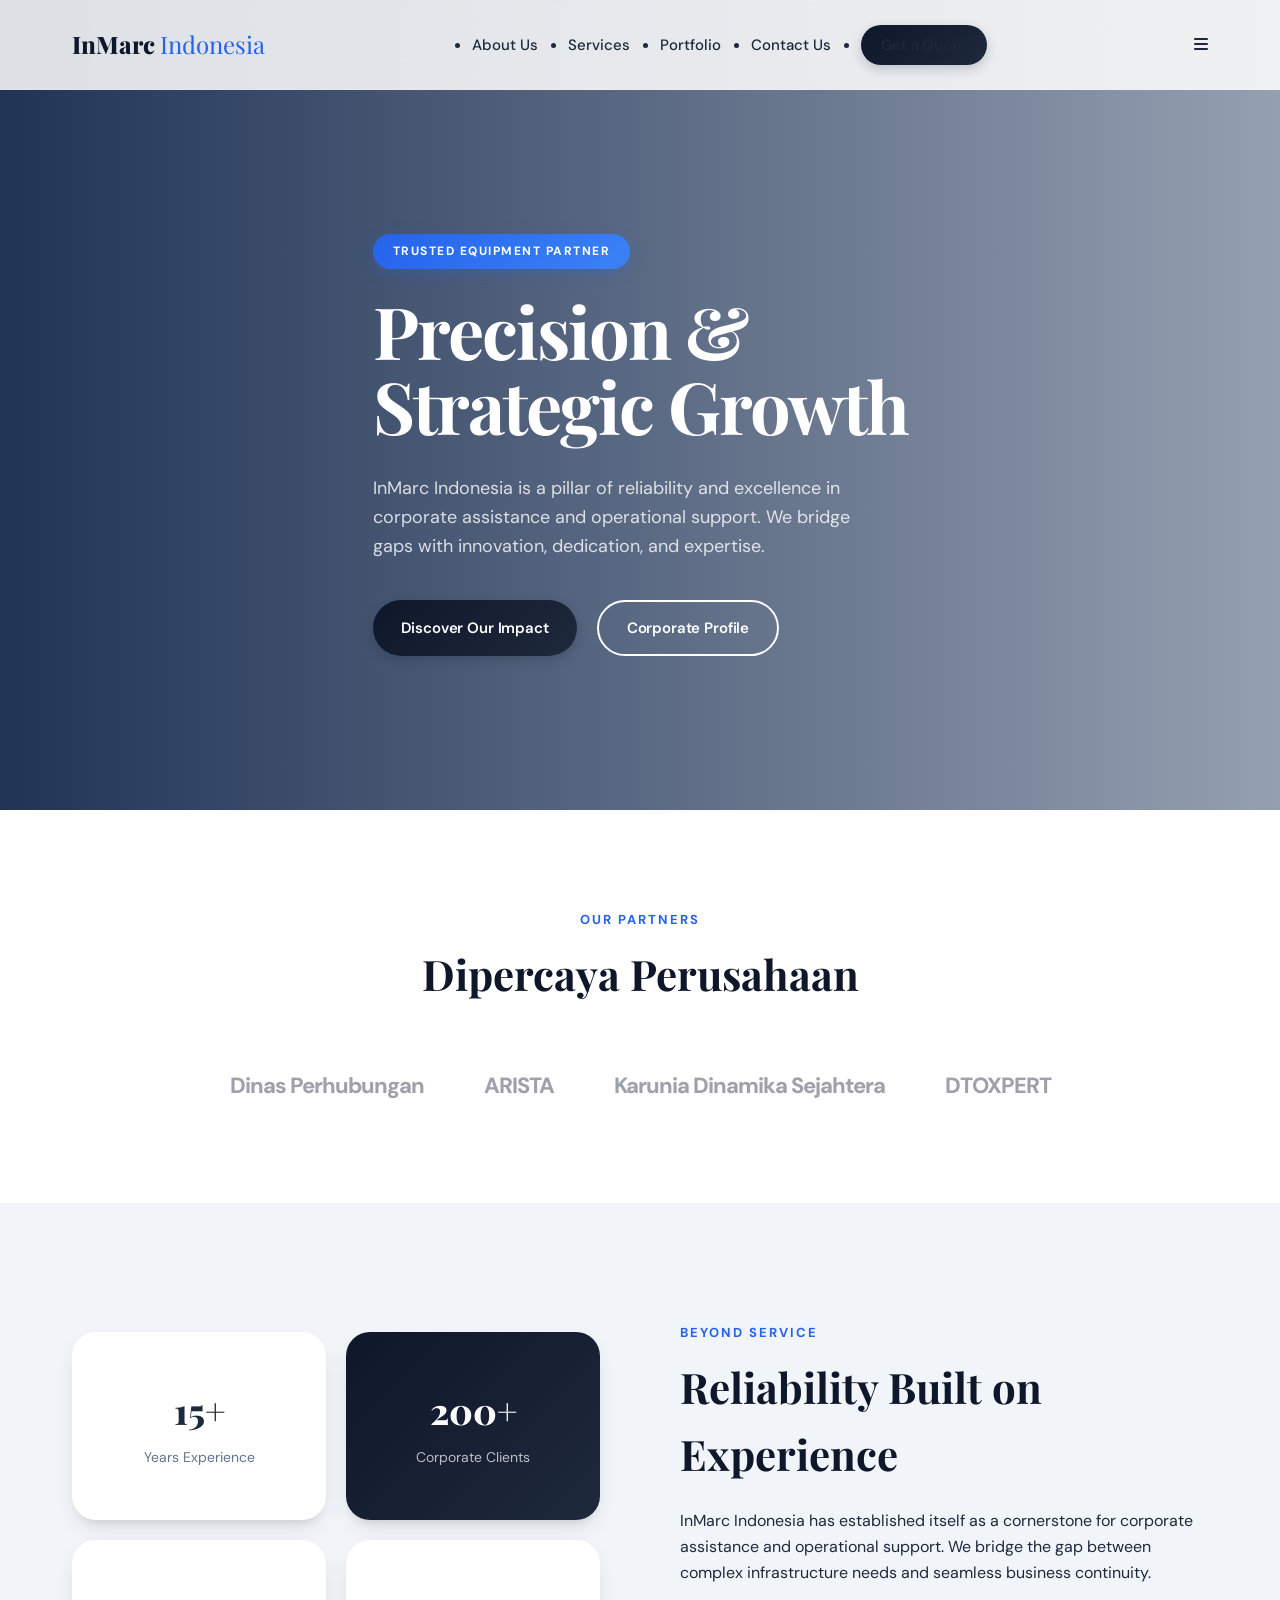
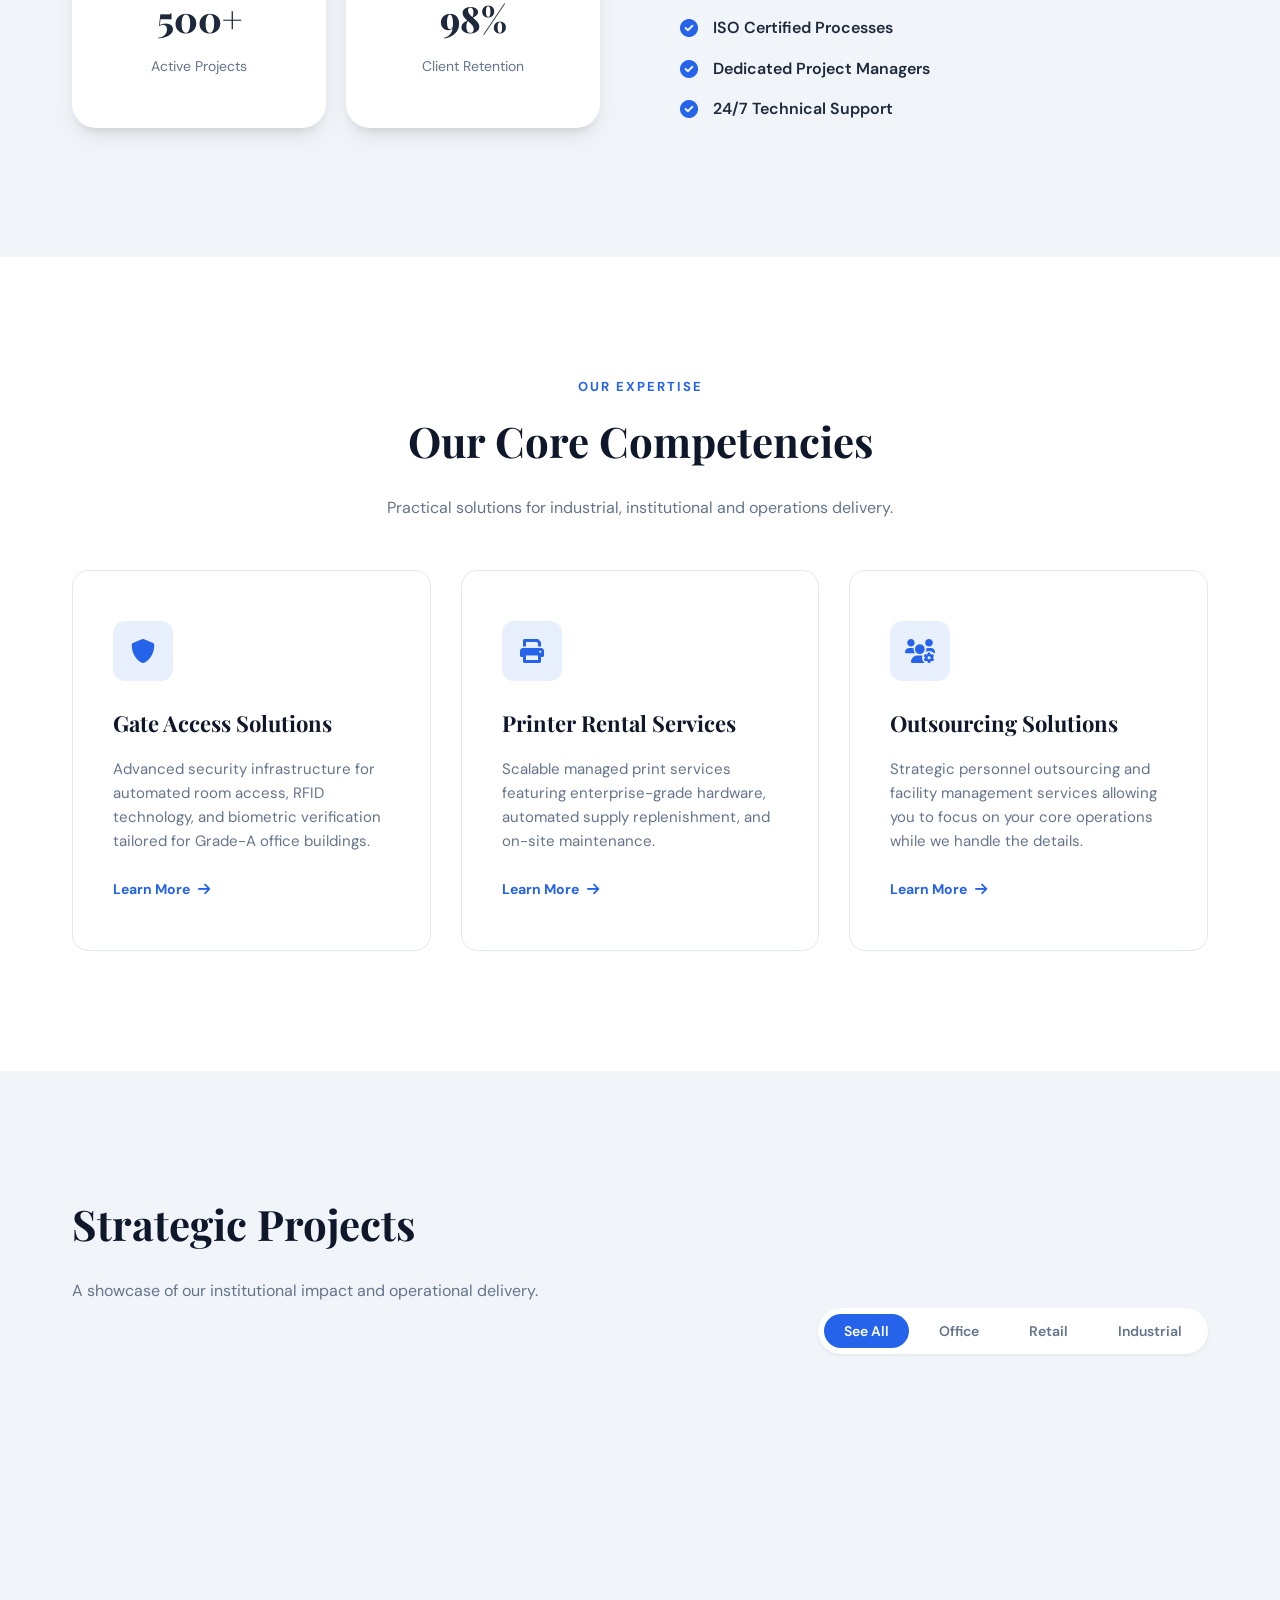
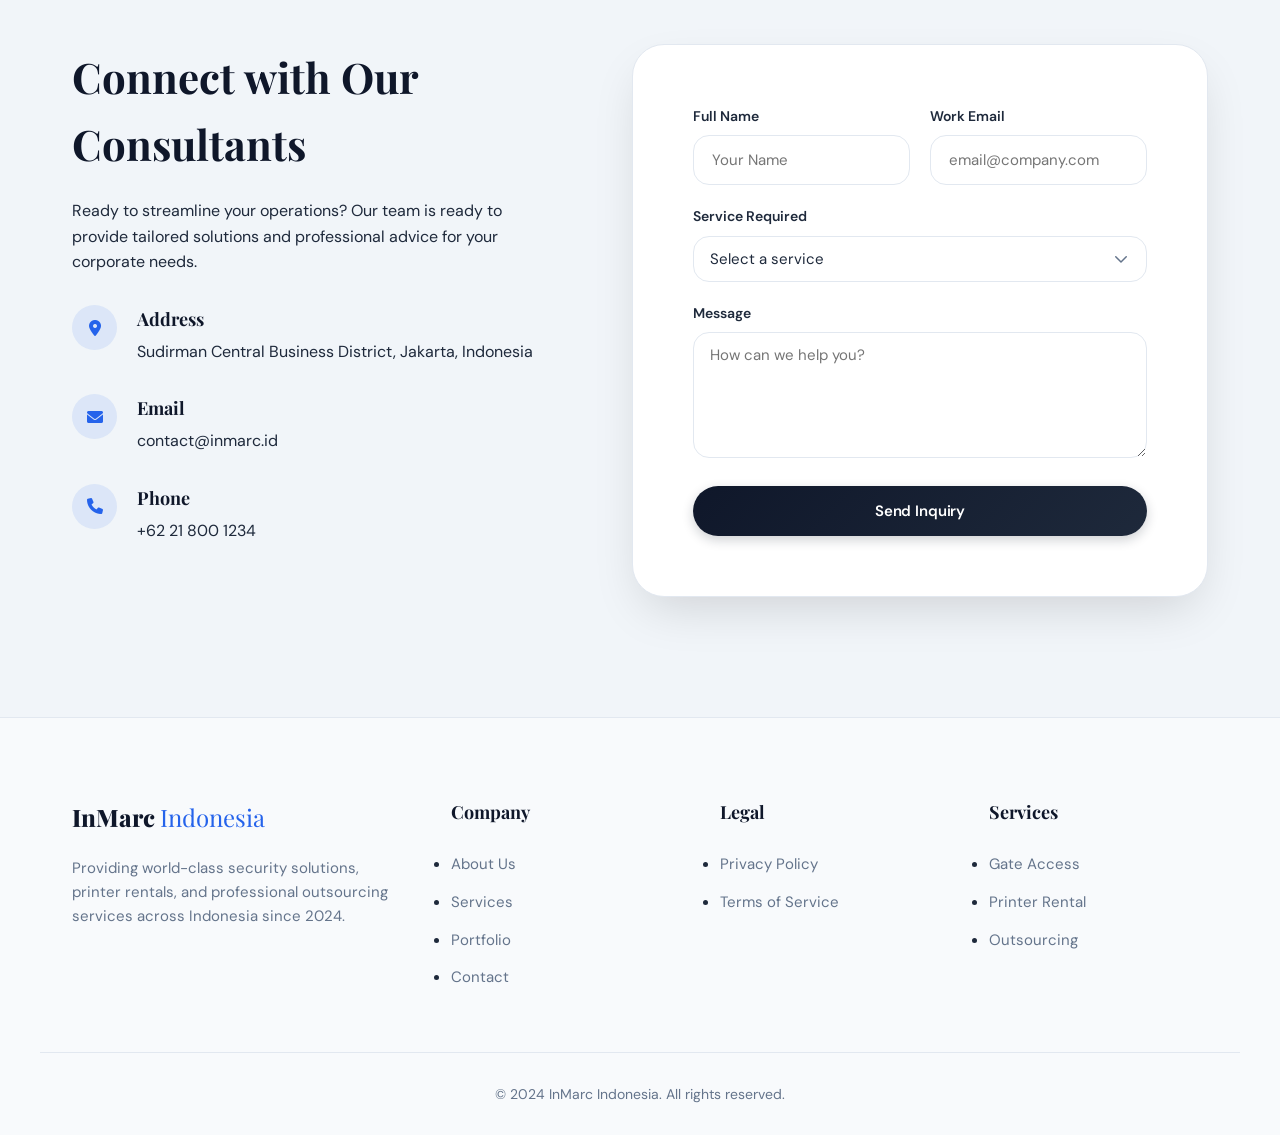
==== index.html @ 6aaa9ea4 "Initial commit: InMarc website foundation" ====
<!DOCTYPE html>
<html lang="en">
<head>
    <meta charset="UTF-8">
    <meta name="viewport" content="width=device-width, initial-scale=1.0">
    <title>InMarc Indonesia | Precision & Strategic Growth</title>
    <meta name="description" content="InMarc Indonesia provides world-class security solutions, printer rentals, and professional outsourcing services.">
    <link rel="stylesheet" href="css/variables.css">
    <link rel="stylesheet" href="css/public.css">
    <!-- Font Awesome for icons -->
    <link rel="stylesheet" href="https://cdnjs.cloudflare.com/ajax/libs/font-awesome/6.0.0/css/all.min.css">
</head>
<body>
    <!-- Navigation -->
    <nav class="navbar">
        <div class="container nav-container">
            <a href="/" class="logo">InMarc <span>Indonesia</span></a>
            <ul class="nav-links">
                <li><a href="#about">About Us</a></li>
                <li><a href="#services">Services</a></li>
                <li><a href="#portfolio">Portfolio</a></li>
                <li><a href="#contact">Contact Us</a></li>
                <li><a href="admin/login.html" class="btn btn-primary btn-sm">Get a Quote</a></li>
            </ul>
            <div class="mobile-menu-btn">
                <i class="fas fa-bars"></i>
            </div>
        </div>
    </nav>

    <!-- Hero Section -->
    <header class="hero">
        <div class="container">
            <div class="hero-content">
                <span class="badge">Trusted Equipment Partner</span>
                <h1>Precision & <br>Strategic Growth</h1>
                <p>InMarc Indonesia is a pillar of reliability and excellence in corporate assistance and operational support. We bridge gaps with innovation, dedication, and expertise.</p>
                <div class="hero-btns">
                    <a href="#portfolio" class="btn btn-primary">Discover Our Impact</a>
                    <a href="#contact" class="btn btn-outline">Corporate Profile</a>
                </div>
            </div>
        </div>
        <div class="hero-overlay"></div>
    </header>

    <!-- Trusted Clients -->
    <section class="clients reveal">
        <div class="container">
            <p class="section-subtitle">Our Partners</p>
            <h2 class="section-title">Dipercaya Perusahaan</h2>
            <div class="client-grid">
                <div class="client-logo">Dinas Perhubungan</div>
                <div class="client-logo">ARISTA</div>
                <div class="client-logo">Karunia Dinamika Sejahtera</div>
                <div class="client-logo">DTOXPERT</div>
            </div>
        </div>
    </section>

    <!-- About Section -->
    <section id="about" class="about reveal">
        <div class="container about-container">
            <div class="about-stats">
                <div class="stat-card">
                    <span class="stat-num">15+</span>
                    <span class="stat-label">Years Experience</span>
                </div>
                <div class="stat-card navy">
                    <span class="stat-num">200+</span>
                    <span class="stat-label">Corporate Clients</span>
                </div>
                <div class="stat-card">
                    <span class="stat-num">500+</span>
                    <span class="stat-label">Active Projects</span>
                </div>
                <div class="stat-card">
                    <span class="stat-num">98%</span>
                    <span class="stat-label">Client Retention</span>
                </div>
            </div>
            <div class="about-text">
                <p class="section-subtitle">Beyond Service</p>
                <h2 class="section-title">Reliability Built on Experience</h2>
                <p>InMarc Indonesia has established itself as a cornerstone for corporate assistance and operational support. We bridge the gap between complex infrastructure needs and seamless business continuity.</p>
                <ul class="check-list">
                    <li><i class="fas fa-check-circle"></i> ISO Certified Processes</li>
                    <li><i class="fas fa-check-circle"></i> Dedicated Project Managers</li>
                    <li><i class="fas fa-check-circle"></i> 24/7 Technical Support</li>
                </ul>
            </div>
        </div>
    </section>

    <!-- Core Competencies (Services) -->
    <section id="services" class="services reveal">
        <div class="container">
            <div class="text-center">
                <p class="section-subtitle">Our Expertise</p>
                <h2 class="section-title">Our Core Competencies</h2>
                <p class="section-desc">Practical solutions for industrial, institutional and operations delivery.</p>
            </div>
            <div class="service-grid">
                <div class="service-card">
                    <div class="service-icon"><i class="fas fa-shield-alt"></i></div>
                    <h3>Gate Access Solutions</h3>
                    <p>Advanced security infrastructure for automated room access, RFID technology, and biometric verification tailored for Grade-A office buildings.</p>
                    <a href="#contact" class="learn-more">Learn More <i class="fas fa-arrow-right"></i></a>
                </div>
                <div class="service-card">
                    <div class="service-icon"><i class="fas fa-print"></i></div>
                    <h3>Printer Rental Services</h3>
                    <p>Scalable managed print services featuring enterprise-grade hardware, automated supply replenishment, and on-site maintenance.</p>
                    <a href="#contact" class="learn-more">Learn More <i class="fas fa-arrow-right"></i></a>
                </div>
                <div class="service-card">
                    <div class="service-icon"><i class="fas fa-users-cog"></i></div>
                    <h3>Outsourcing Solutions</h3>
                    <p>Strategic personnel outsourcing and facility management services allowing you to focus on your core operations while we handle the details.</p>
                    <a href="#contact" class="learn-more">Learn More <i class="fas fa-arrow-right"></i></a>
                </div>
            </div>
        </div>
    </section>

    <!-- Strategic Projects (Portfolio) -->
    <section id="portfolio" class="portfolio reveal">
        <div class="container">
            <div class="portfolio-header">
                <div>
                    <h2 class="section-title">Strategic Projects</h2>
                    <p class="section-desc">A showcase of our institutional impact and operational delivery.</p>
                </div>
                <div class="portfolio-filters" id="portfolio-filters">
                    <button class="filter-btn active" data-filter="all">See All</button>
                    <button class="filter-btn" data-filter="Office">Office</button>
                    <button class="filter-btn" data-filter="Retail">Retail</button>
                    <button class="filter-btn" data-filter="Industrial">Industrial</button>
                </div>
            </div>
            <div class="portfolio-grid" id="portfolio-grid">
                <!-- Projects will be rendered here by JS -->
            </div>
        </div>
    </section>

    <!-- Contact Form Section -->
    <section id="contact" class="contact reveal">
        <div class="container contact-container">
            <div class="contact-info">
                <h2 class="section-title">Connect with Our Consultants</h2>
                <p>Ready to streamline your operations? Our team is ready to provide tailored solutions and professional advice for your corporate needs.</p>
                <div class="info-item">
                    <div class="icon"><i class="fas fa-map-marker-alt"></i></div>
                    <div>
                        <h4>Address</h4>
                        <p>Sudirman Central Business District, Jakarta, Indonesia</p>
                    </div>
                </div>
                <div class="info-item">
                    <div class="icon"><i class="fas fa-envelope"></i></div>
                    <div>
                        <h4>Email</h4>
                        <p>contact@inmarc.id</p>
                    </div>
                </div>
                <div class="info-item">
                    <div class="icon"><i class="fas fa-phone"></i></div>
                    <div>
                        <h4>Phone</h4>
                        <p>+62 21 800 1234</p>
                    </div>
                </div>
            </div>
            <div class="contact-form-wrapper">
                <form id="contact-form" class="contact-form">
                    <div class="form-row">
                        <div class="form-group">
                            <label>Full Name</label>
                            <input type="text" name="fullName" placeholder="Your Name" required>
                        </div>
                        <div class="form-group">
                            <label>Work Email</label>
                            <input type="email" name="workEmail" placeholder="email@company.com" required>
                        </div>
                    </div>
                    <div class="form-group">
                        <label>Service Required</label>
                        <select name="serviceRequired" required>
                            <option value="">Select a service</option>
                            <option value="Gate Access">Gate Access Solutions</option>
                            <option value="Printer Rental">Printer Rental Services</option>
                            <option value="Outsourcing">Outsourcing Solutions</option>
                        </select>
                    </div>
                    <div class="form-group">
                        <label>Message</label>
                        <textarea name="message" rows="5" placeholder="How can we help you?" required></textarea>
                    </div>
                    <button type="submit" class="btn btn-primary btn-block">Send Inquiry</button>
                    <div id="form-status" class="form-status"></div>
                </form>
            </div>
        </div>
    </section>

    <!-- Footer -->
    <footer class="footer">
        <div class="container footer-content">
            <div class="footer-brand">
                <a href="/" class="logo">InMarc <span>Indonesia</span></a>
                <p>Providing world-class security solutions, printer rentals, and professional outsourcing services across Indonesia since 2024.</p>
            </div>
            <div class="footer-links">
                <h4>Company</h4>
                <ul>
                    <li><a href="#about">About Us</a></li>
                    <li><a href="#services">Services</a></li>
                    <li><a href="#portfolio">Portfolio</a></li>
                    <li><a href="#contact">Contact</a></li>
                </ul>
            </div>
            <div class="footer-links">
                <h4>Legal</h4>
                <ul>
                    <li><a href="#">Privacy Policy</a></li>
                    <li><a href="#">Terms of Service</a></li>
                </ul>
            </div>
            <div class="footer-links">
                <h4>Services</h4>
                <ul>
                    <li><a href="#">Gate Access</a></li>
                    <li><a href="#">Printer Rental</a></li>
                    <li><a href="#">Outsourcing</a></li>
                </ul>
            </div>
        </div>
        <div class="container footer-bottom">
            <p>&copy; 2024 InMarc Indonesia. All rights reserved.</p>
        </div>
    </footer>

    <script type="module" src="js/public.js"></script>
</body>
</html>
---- css/variables.css ----
@import url('https://fonts.googleapis.com/css2?family=DM+Sans:ital,opsz,wght@0,9..40,100..1000;1,9..40,100..1000&family=Playfair+Display:ital,wght@0,400..900;1,400..900&display=swap');

:root {
    /* Refined Color Palette */
    --primary-navy: #0F172A;
    --primary-blue: #2563EB;
    --accent-blue: #60A5FA;
    --bg-light: #F1F5F9;
    --bg-white: #FFFFFF;
    --text-dark: #1E293B;
    --text-muted: #64748B;
    --border-color: #E2E8F0;
    --success: #10B981;
    --danger: #EF4444;
    --warning: #F59E0B;
    
    /* Gradients */
    --grad-navy: linear-gradient(135deg, #0F172A 0%, #1E293B 100%);
    --grad-blue: linear-gradient(135deg, #2563EB 0%, #3B82F6 100%);

    /* Typography */
    --font-main: 'DM Sans', sans-serif;
    --font-heading: 'Playfair Display', serif;

    /* Spacing & Effects */
    --section-padding: 120px 0;
    --container-width: 1200px;
    --border-radius: 16px;
    --shadow-sm: 0 2px 4px rgba(0,0,0,0.05);
    --shadow-md: 0 10px 25px -5px rgba(0,0,0,0.1), 0 8px 10px -6px rgba(0,0,0,0.1);
    --shadow-lg: 0 20px 50px -12px rgba(0, 0, 0, 0.15);
    --transition: all 0.4s cubic-bezier(0.23, 1, 0.32, 1);
}

/* Global Animations */
@keyframes fadeInUp {
    from {
        opacity: 0;
        transform: translateY(30px);
    }
    to {
        opacity: 1;
        transform: translateY(0);
    }
}

@keyframes fadeIn {
    from { opacity: 0; }
    to { opacity: 1; }
}

@keyframes pulse {
    0% { transform: scale(1); }
    50% { transform: scale(1.05); }
    100% { transform: scale(1); }
}

.reveal {
    opacity: 0;
    transform: translateY(30px);
    transition: all 1s cubic-bezier(0.23, 1, 0.32, 1);
}

.reveal-active {
    opacity: 1 !important;
    transform: translateY(0) !important;
}

.fade-in {
    animation: fadeIn 1s ease forwards;
}

* {
    margin: 0;
    padding: 0;
    box-sizing: border-box;
}

body {
    font-family: var(--font-main);
    color: var(--text-dark);
    background-color: var(--bg-light);
    line-height: 1.6;
    -webkit-font-smoothing: antialiased;
}

h1, h2, h3, h4, h5, h6 {
    font-family: var(--font-heading);
    color: var(--primary-navy);
    font-weight: 700;
}

a {
    text-decoration: none;
    color: inherit;
    transition: var(--transition);
}

button, input, select, textarea {
    font-family: inherit;
}

button {
    cursor: pointer;
    border: none;
    outline: none;
    transition: var(--transition);
}

.container {
    max-width: var(--container-width);
    margin: 0 auto;
    padding: 0 32px;
}

/* Premium Button System */
.btn {
    display: inline-flex;
    align-items: center;
    justify-content: center;
    gap: 8px;
    padding: 14px 28px;
    border-radius: 100px;
    font-weight: 600;
    font-size: 15px;
    letter-spacing: -0.01em;
}

.btn-primary {
    background: var(--grad-navy);
    color: white;
    box-shadow: 0 4px 12px rgba(15, 23, 42, 0.2);
}

.btn-primary:hover {
    transform: translateY(-2px);
    box-shadow: 0 8px 20px rgba(15, 23, 42, 0.3);
}

.btn-outline {
    background: transparent;
    border: 2px solid var(--primary-navy);
    color: var(--primary-navy);
}

.btn-outline:hover {
    background: var(--primary-navy);
    color: white;
}

.btn-sm {
    padding: 10px 20px;
    font-size: 13px;
}

/* Input Styling */
.form-group {
    margin-bottom: 24px;
}

label {
    display: block;
    font-size: 14px;
    font-weight: 600;
    margin-bottom: 8px;
    color: var(--text-dark);
}

input[type="text"],
input[type="email"],
input[type="password"],
input[type="url"],
input[type="date"],
select,
textarea {
    width: 100%;
    padding: 14px 18px;
    border: 1px solid var(--border-color);
    border-radius: var(--border-radius);
    background: var(--bg-white);
    font-size: 15px;
    color: var(--text-dark);
    transition: var(--transition);
    appearance: none;
}

input:focus, select:focus, textarea:focus {
    border-color: var(--primary-blue);
    outline: none;
    box-shadow: 0 0 0 4px rgba(37, 99, 235, 0.1);
    transform: translateY(-1px);
}

select {
    background-image: url("data:image/svg+xml,%3Csvg xmlns='http://www.w3.org/2000/svg' fill='none' viewBox='0 0 24 24' stroke='%2364748B'%3E%3Cpath stroke-linecap='round' stroke-linejoin='round' stroke-width='2' d='M19 9l-7 7-7-7'%3E%3C/path%3E%3C/svg%3E");
    background-repeat: no-repeat;
    background-position: right 16px center;
    background-size: 18px;
    padding-right: 48px;
}
---- css/public.css ----
/* Navigation */
.navbar {
    position: fixed;
    top: 0;
    left: 0;
    width: 100%;
    background: rgba(255, 255, 255, 0.85);
    backdrop-filter: blur(20px);
    -webkit-backdrop-filter: blur(20px);
    z-index: 1000;
    border-bottom: 1px solid rgba(255, 255, 255, 0.1);
    height: 90px;
    display: flex;
    align-items: center;
}

.nav-container {
    display: flex;
    justify-content: space-between;
    align-items: center;
    width: 100%;
}

.logo {
    font-size: 24px;
    font-weight: 800;
    font-family: var(--font-heading);
    color: var(--primary-navy);
}

.logo span {
    font-weight: 300;
    color: var(--primary-blue);
}

.nav-links {
    display: flex;
    gap: 30px;
    align-items: center;
}

.nav-links a {
    font-weight: 500;
    font-size: 15px;
    color: var(--text-dark);
}

.nav-links a:hover {
    color: var(--primary-blue);
}

.btn-sm {
    padding: 8px 20px;
    font-size: 14px;
}

/* Hero Section */
.hero {
    height: 90vh;
    min-height: 600px;
    background: url('https://images.unsplash.com/photo-1497366216548-37526070297c?auto=format&fit=crop&q=80&w=1920') no-repeat center center/cover;
    display: flex;
    align-items: center;
    position: relative;
    padding-top: 80px;
    color: white;
}

.hero-overlay {
    position: absolute;
    top: 0;
    left: 0;
    width: 100%;
    height: 100%;
    background: linear-gradient(to right, rgba(10, 31, 68, 0.9), rgba(10, 31, 68, 0.4));
    z-index: 1;
}

.hero .container {
    position: relative;
    z-index: 2;
}

.hero-content {
    max-width: 650px;
}

.badge {
    display: inline-block;
    background: var(--grad-blue);
    color: white;
    padding: 8px 20px;
    border-radius: 100px;
    font-size: 12px;
    font-weight: 700;
    text-transform: uppercase;
    letter-spacing: 1.5px;
    margin-bottom: 24px;
    box-shadow: 0 4px 15px rgba(37, 99, 235, 0.3);
}

.hero h1 {
    font-size: 72px;
    line-height: 1.05;
    margin-bottom: 30px;
    color: white;
    letter-spacing: -2px;
}

.hero p {
    font-size: 18px;
    color: rgba(255, 255, 255, 0.8);
    margin-bottom: 40px;
    max-width: 500px;
}

.hero-btns {
    display: flex;
    gap: 20px;
}

.hero .btn-outline {
    border-color: white;
    color: white;
}

.hero .btn-outline:hover {
    background: white;
    color: var(--primary-navy);
}

/* Common Section Styles */
section {
    padding: var(--section-padding);
}

.section-subtitle {
    color: var(--primary-blue);
    font-weight: 700;
    text-transform: uppercase;
    letter-spacing: 2px;
    font-size: 13px;
    margin-bottom: 10px;
    display: block;
}

.section-title {
    font-size: 42px;
    margin-bottom: 20px;
}

.section-desc {
    color: var(--text-muted);
    max-width: 600px;
    margin-bottom: 50px;
}

.text-center {
    text-align: center;
}

.text-center .section-desc {
    margin-left: auto;
    margin-right: auto;
}

/* Clients */
.clients {
    background: white;
    padding: 100px 0;
    text-align: center;
}

.client-grid {
    display: flex;
    justify-content: center;
    flex-wrap: wrap;
    align-items: center;
    gap: 60px;
    margin-top: 60px;
}

.client-logo {
    font-weight: 800;
    font-size: 22px;
    color: var(--primary-navy);
    letter-spacing: -1px;
    opacity: 0.4;
    transition: var(--transition);
    cursor: pointer;
}

.client-logo:hover {
    opacity: 1;
    transform: scale(1.1);
    color: var(--primary-blue);
}

/* About */
.about-container {
    display: grid;
    grid-template-columns: 1fr 1fr;
    gap: 80px;
    align-items: center;
}

.about-stats {
    display: grid;
    grid-template-columns: 1fr 1fr;
    gap: 20px;
}

.stat-card {
    background: white;
    padding: 50px 40px;
    border-radius: 24px;
    box-shadow: var(--shadow-md);
    text-align: center;
    transition: var(--transition);
}

.stat-card:hover {
    transform: translateY(-10px);
}

.stat-card.navy {
    background: var(--grad-navy);
    color: white;
}

.stat-card.navy .stat-label {
    color: rgba(255, 255, 255, 0.7);
}

.stat-num {
    display: block;
    font-size: 36px;
    font-weight: 800;
    font-family: var(--font-heading);
    margin-bottom: 5px;
}

.stat-label {
    font-size: 14px;
    color: var(--text-muted);
}

.check-list {
    margin-top: 30px;
}

.check-list li {
    display: flex;
    align-items: center;
    gap: 15px;
    margin-bottom: 15px;
    font-weight: 600;
}

.check-list i {
    color: var(--primary-blue);
    font-size: 18px;
}

/* Services */
.services {
    background: white;
}

.service-grid {
    display: grid;
    grid-template-columns: repeat(3, 1fr);
    gap: 30px;
}

.service-card {
    padding: 50px 40px;
    border: 1px solid var(--border-color);
    border-radius: var(--border-radius);
    transition: var(--transition);
}

.service-card:hover {
    border-color: var(--primary-blue);
    box-shadow: var(--shadow-md);
    transform: translateY(-5px);
}

.service-icon {
    width: 60px;
    height: 60px;
    background: rgba(37, 99, 235, 0.1);
    color: var(--primary-blue);
    border-radius: 12px;
    display: flex;
    align-items: center;
    justify-content: center;
    font-size: 24px;
    margin-bottom: 25px;
}

.service-card h3 {
    margin-bottom: 15px;
    font-size: 22px;
}

.service-card p {
    color: var(--text-muted);
    margin-bottom: 25px;
    font-size: 15px;
}

.learn-more {
    font-weight: 700;
    color: var(--primary-blue);
    display: flex;
    align-items: center;
    gap: 8px;
    font-size: 14px;
}

/* Portfolio */
.portfolio {
    background: var(--bg-light);
}

.portfolio-header {
    display: flex;
    justify-content: space-between;
    align-items: flex-end;
    margin-bottom: 50px;
}

.portfolio-filters {
    display: flex;
    gap: 10px;
    background: white;
    padding: 6px;
    border-radius: 100px;
    box-shadow: var(--shadow-sm);
}

.filter-btn {
    padding: 8px 20px;
    border-radius: 100px;
    background: transparent;
    font-size: 14px;
    font-weight: 600;
    color: var(--text-muted);
}

.filter-btn.active {
    background: var(--primary-blue);
    color: white;
}

.portfolio-grid {
    display: grid;
    grid-template-columns: repeat(2, 1fr);
    gap: 30px;
}

.project-card {
    position: relative;
    border-radius: 24px;
    overflow: hidden;
    height: 450px;
    box-shadow: var(--shadow-md);
    transition: var(--transition);
    background: #000;
}

.project-img {
    width: 100%;
    height: 100%;
    object-fit: cover;
    transition: all 0.8s cubic-bezier(0.23, 1, 0.32, 1);
    opacity: 0.85;
}

.project-overlay {
    position: absolute;
    bottom: 0;
    left: 0;
    width: 100%;
    padding: 50px;
    background: linear-gradient(to top, rgba(15, 23, 42, 0.95) 0%, rgba(15, 23, 42, 0.4) 50%, transparent 100%);
    color: white;
    transform: translateY(10px);
    opacity: 1;
    transition: var(--transition);
    display: flex;
    flex-direction: column;
    justify-content: flex-end;
}

.project-card:hover {
    transform: translateY(-8px);
    box-shadow: var(--shadow-lg);
}

.project-card:hover .project-img {
    transform: scale(1.1);
    opacity: 0.6;
}

.project-card:hover .project-overlay {
    transform: translateY(0);
}

.project-cat {
    font-size: 13px;
    text-transform: uppercase;
    font-weight: 700;
    letter-spacing: 2px;
    margin-bottom: 12px;
    display: block;
    color: var(--accent-blue);
    text-shadow: 0 2px 4px rgba(0,0,0,0.3);
}

.project-title {
    font-size: 32px;
    font-family: var(--font-heading);
    margin-bottom: 10px;
    line-height: 1.2;
    text-shadow: 0 2px 10px rgba(0,0,0,0.5);
}

.project-client {
    font-size: 15px;
    opacity: 0.9;
    font-weight: 500;
}

/* Contact */
.contact-container {
    display: grid;
    grid-template-columns: 1fr 1.2fr;
    gap: 80px;
    align-items: start;
}

.info-item {
    display: flex;
    gap: 20px;
    margin-top: 30px;
}

.info-item .icon {
    width: 45px;
    height: 45px;
    background: rgba(37, 99, 235, 0.1);
    color: var(--primary-blue);
    border-radius: 50%;
    display: flex;
    align-items: center;
    justify-content: center;
    flex-shrink: 0;
}

.info-item h4 {
    margin-bottom: 5px;
    font-size: 18px;
}

.contact-form-wrapper {
    background: white;
    padding: 60px;
    border-radius: 32px;
    box-shadow: var(--shadow-lg);
    border: 1px solid var(--border-color);
}

.form-group {
    margin-bottom: 20px;
}

.form-row {
    display: grid;
    grid-template-columns: 1fr 1fr;
    gap: 20px;
}

label {
    display: block;
    font-size: 14px;
    font-weight: 600;
    margin-bottom: 8px;
    color: var(--text-dark);
}

input, select, textarea {
    width: 100%;
    padding: 12px 16px;
    border: 1px solid var(--border-color);
    border-radius: var(--border-radius);
    font-family: var(--font-main);
    font-size: 15px;
    transition: var(--transition);
}

input:focus, select:focus, textarea:focus {
    border-color: var(--primary-blue);
    outline: none;
    box-shadow: 0 0 0 3px rgba(37, 99, 235, 0.1);
}

.btn-block {
    width: 100%;
    padding: 15px;
}

.form-status {
    margin-top: 20px;
    padding: 10px;
    border-radius: var(--border-radius);
    text-align: center;
    display: none;
}

.form-status.success {
    display: block;
    background: #DCFCE7;
    color: #166534;
}

/* Footer */
.footer {
    background: #F8FAFC;
    padding: 80px 0 30px;
    border-top: 1px solid var(--border-color);
}

.footer-content {
    display: grid;
    grid-template-columns: 1.5fr 1fr 1fr 1fr;
    gap: 50px;
    margin-bottom: 50px;
}

.footer-brand p {
    margin-top: 20px;
    color: var(--text-muted);
    font-size: 15px;
}

.footer-links h4 {
    font-size: 18px;
    margin-bottom: 25px;
}

.footer-links ul li {
    margin-bottom: 12px;
}

.footer-links ul li a {
    color: var(--text-muted);
    font-size: 15px;
}

.footer-links ul li a:hover {
    color: var(--primary-blue);
}

.footer-bottom {
    padding-top: 30px;
    border-top: 1px solid var(--border-color);
    text-align: center;
    color: var(--text-muted);
    font-size: 14px;
}

/* Mobile Responsive */
@media (max-width: 992px) {
    .about-container, .contact-container, .footer-content {
        grid-template-columns: 1fr;
        gap: 50px;
    }
    
    .hero h1 {
        font-size: 48px;
    }
    
    .service-grid {
        grid-template-columns: 1fr 1fr;
    }
    
    .portfolio-grid {
        grid-template-columns: 1fr;
    }
}

@media (max-width: 768px) {
    .nav-links {
        display: none;
    }
    
    .service-grid {
        grid-template-columns: 1fr;
    }
    
    .form-row {
        grid-template-columns: 1fr;
    }
}
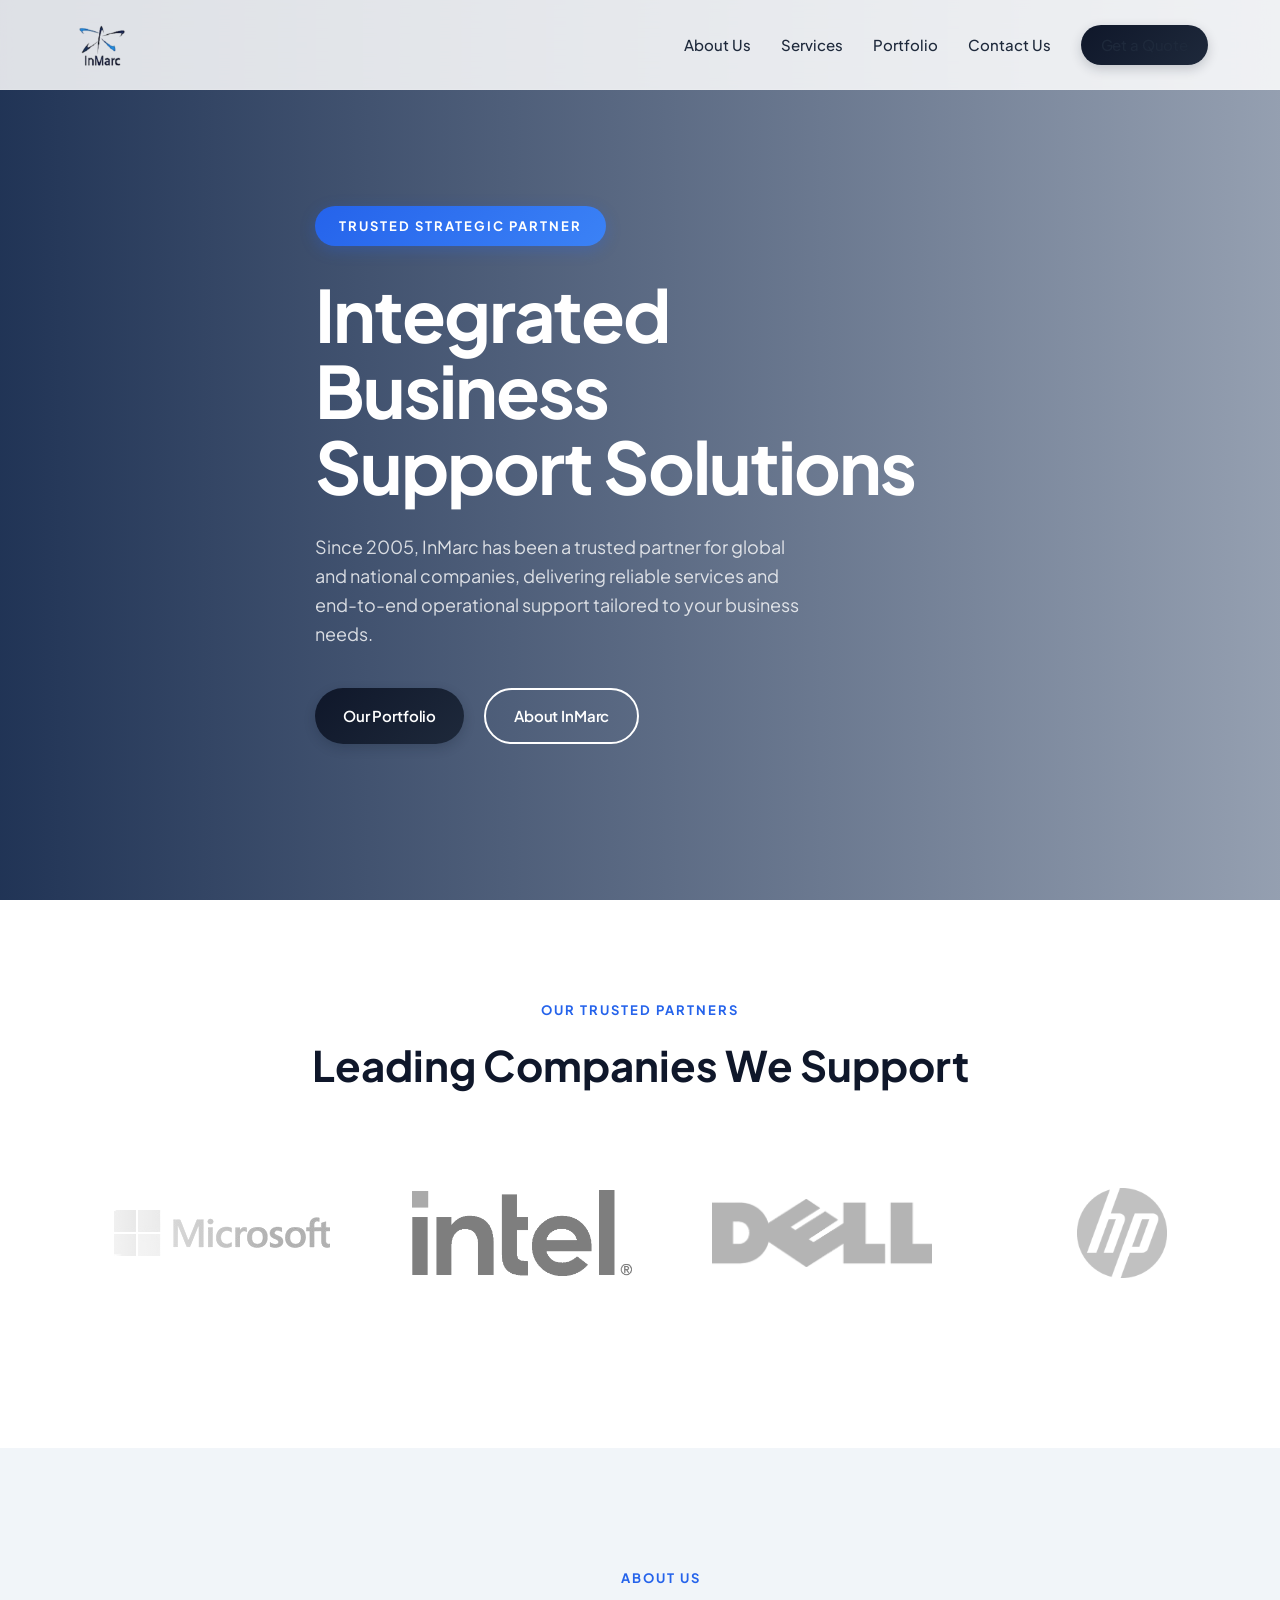
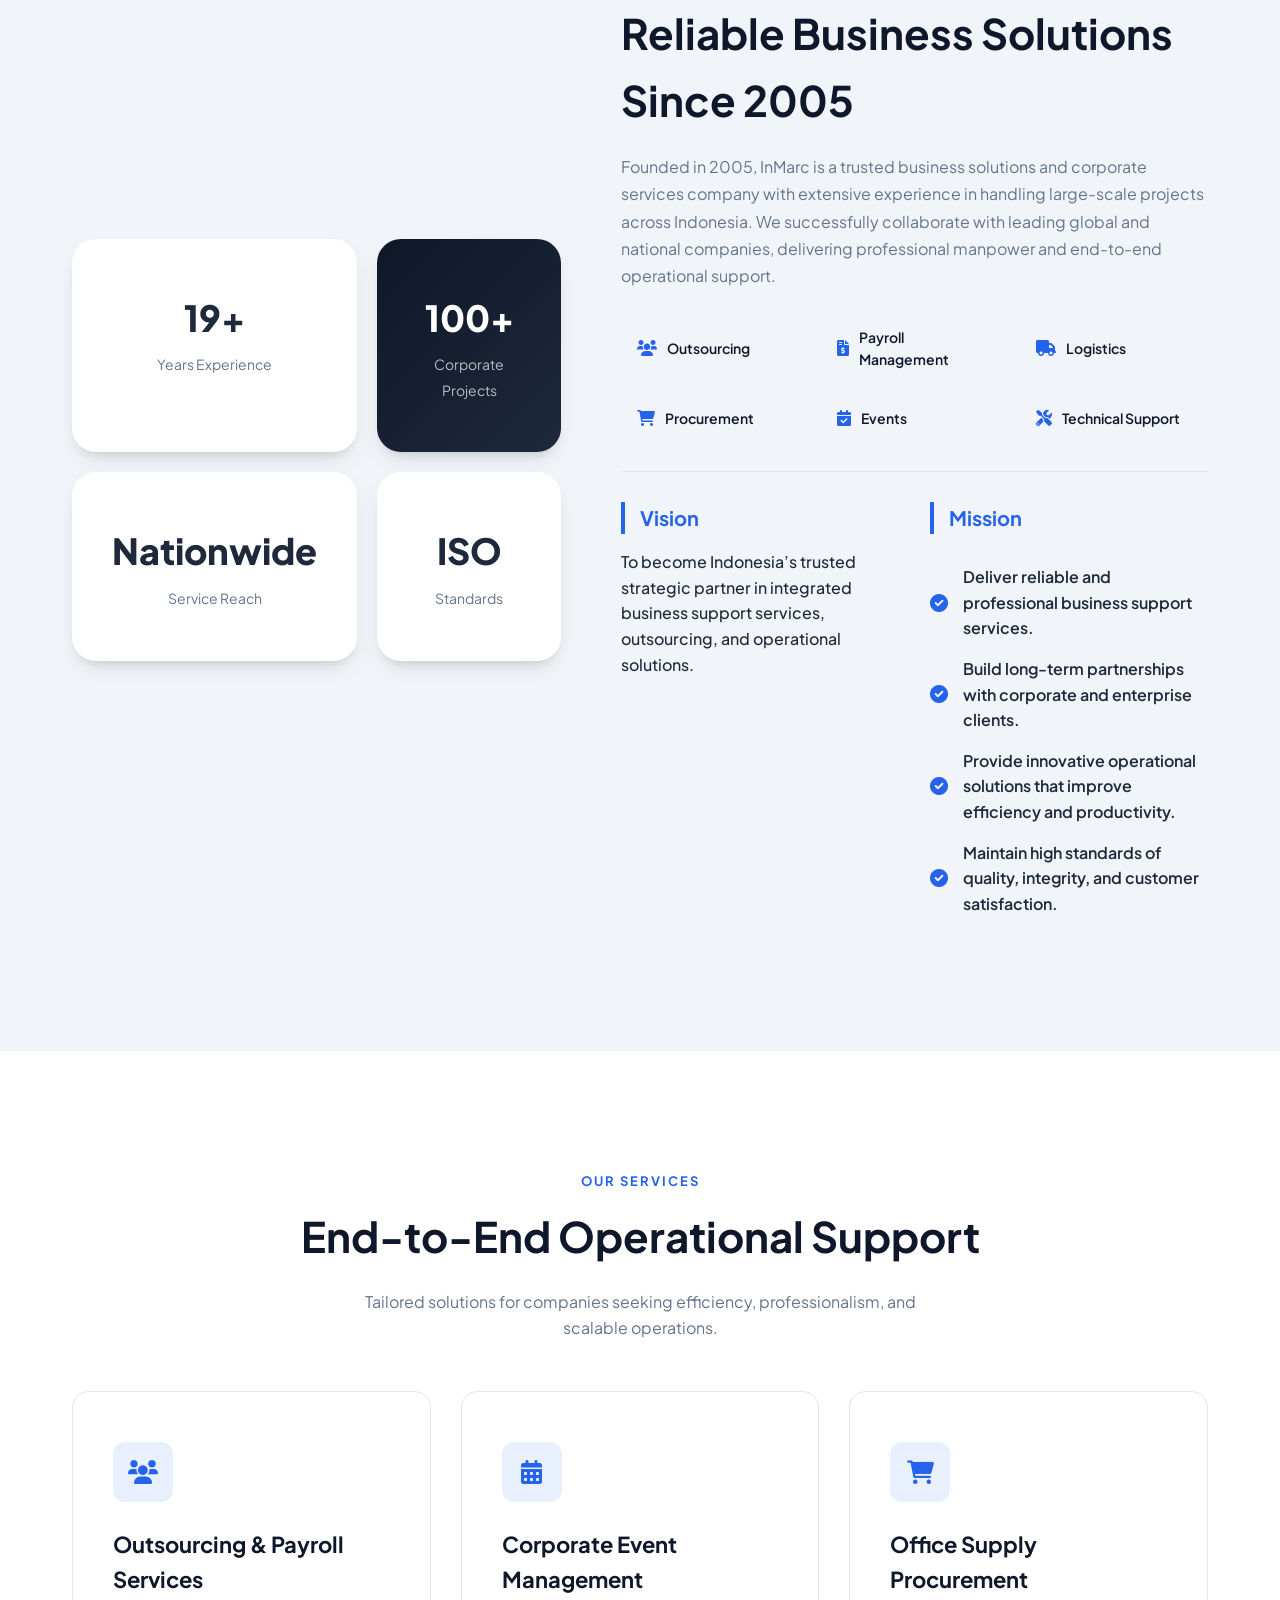
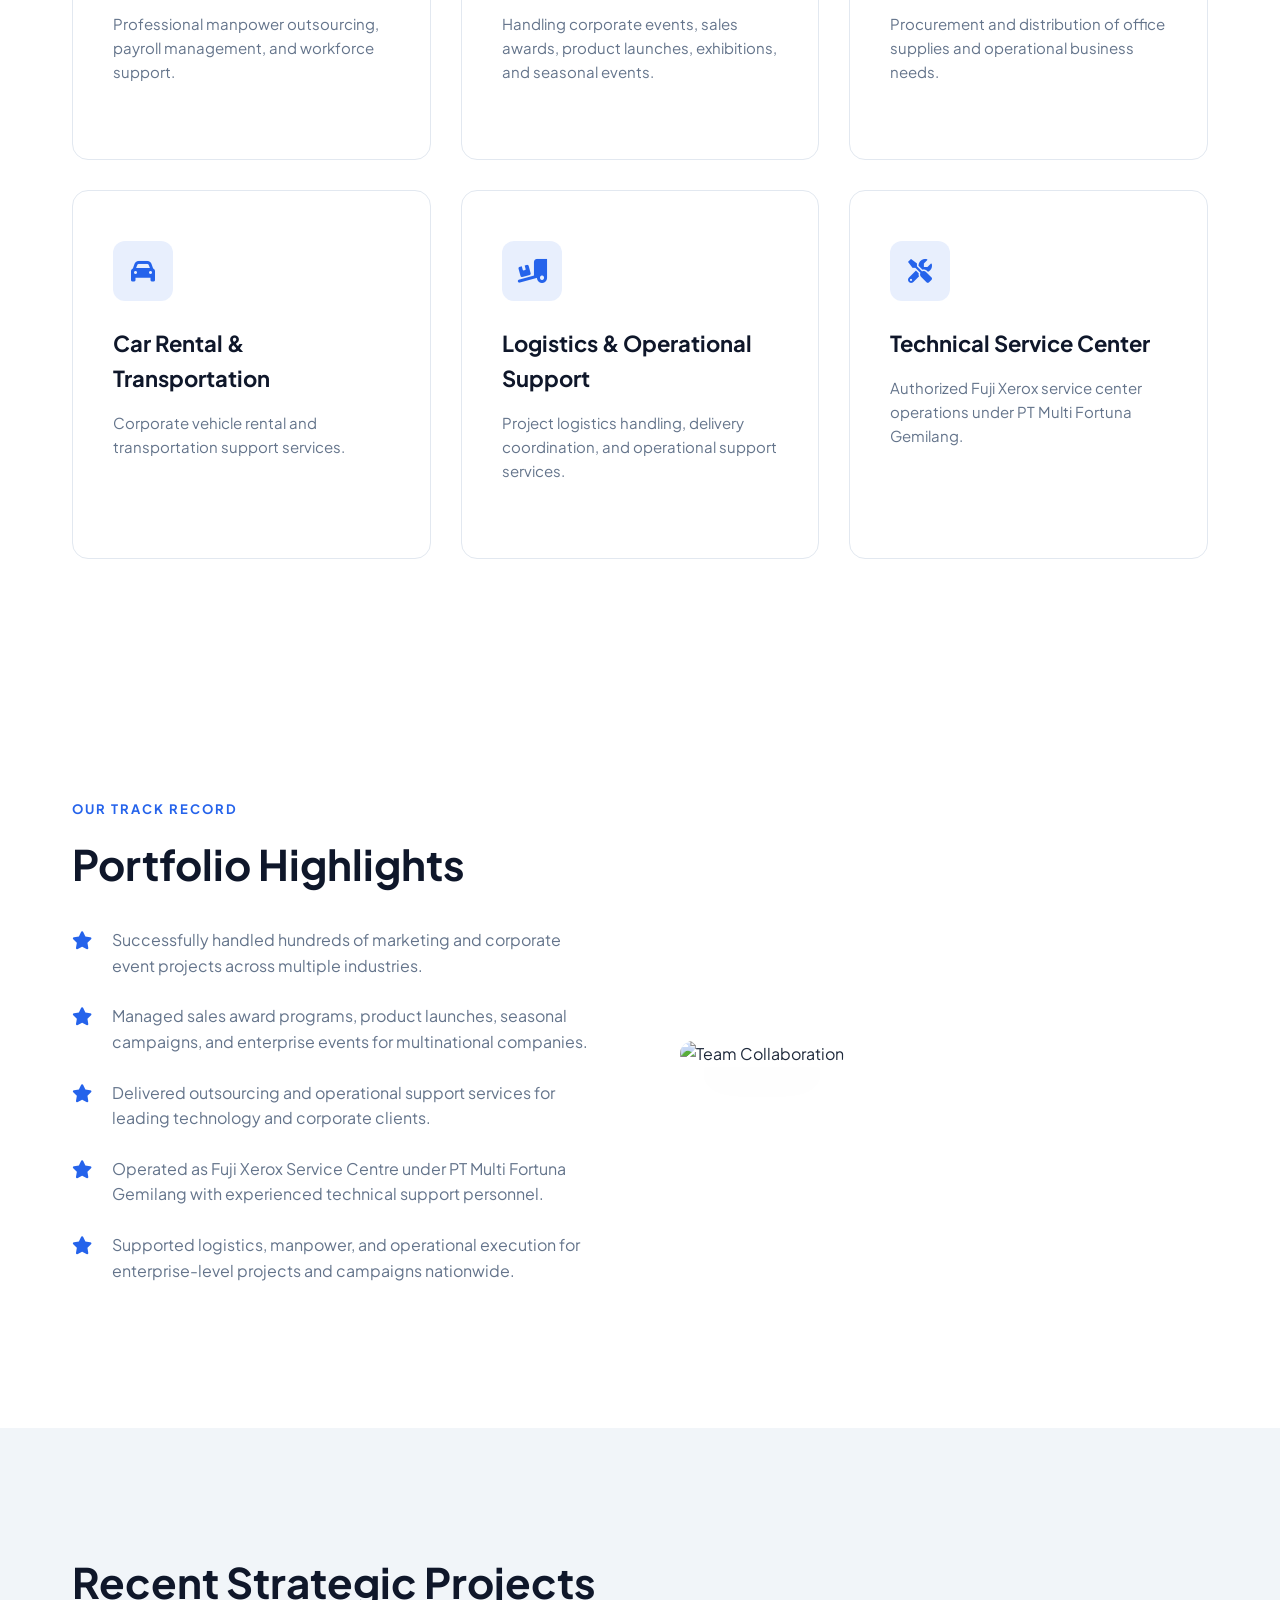
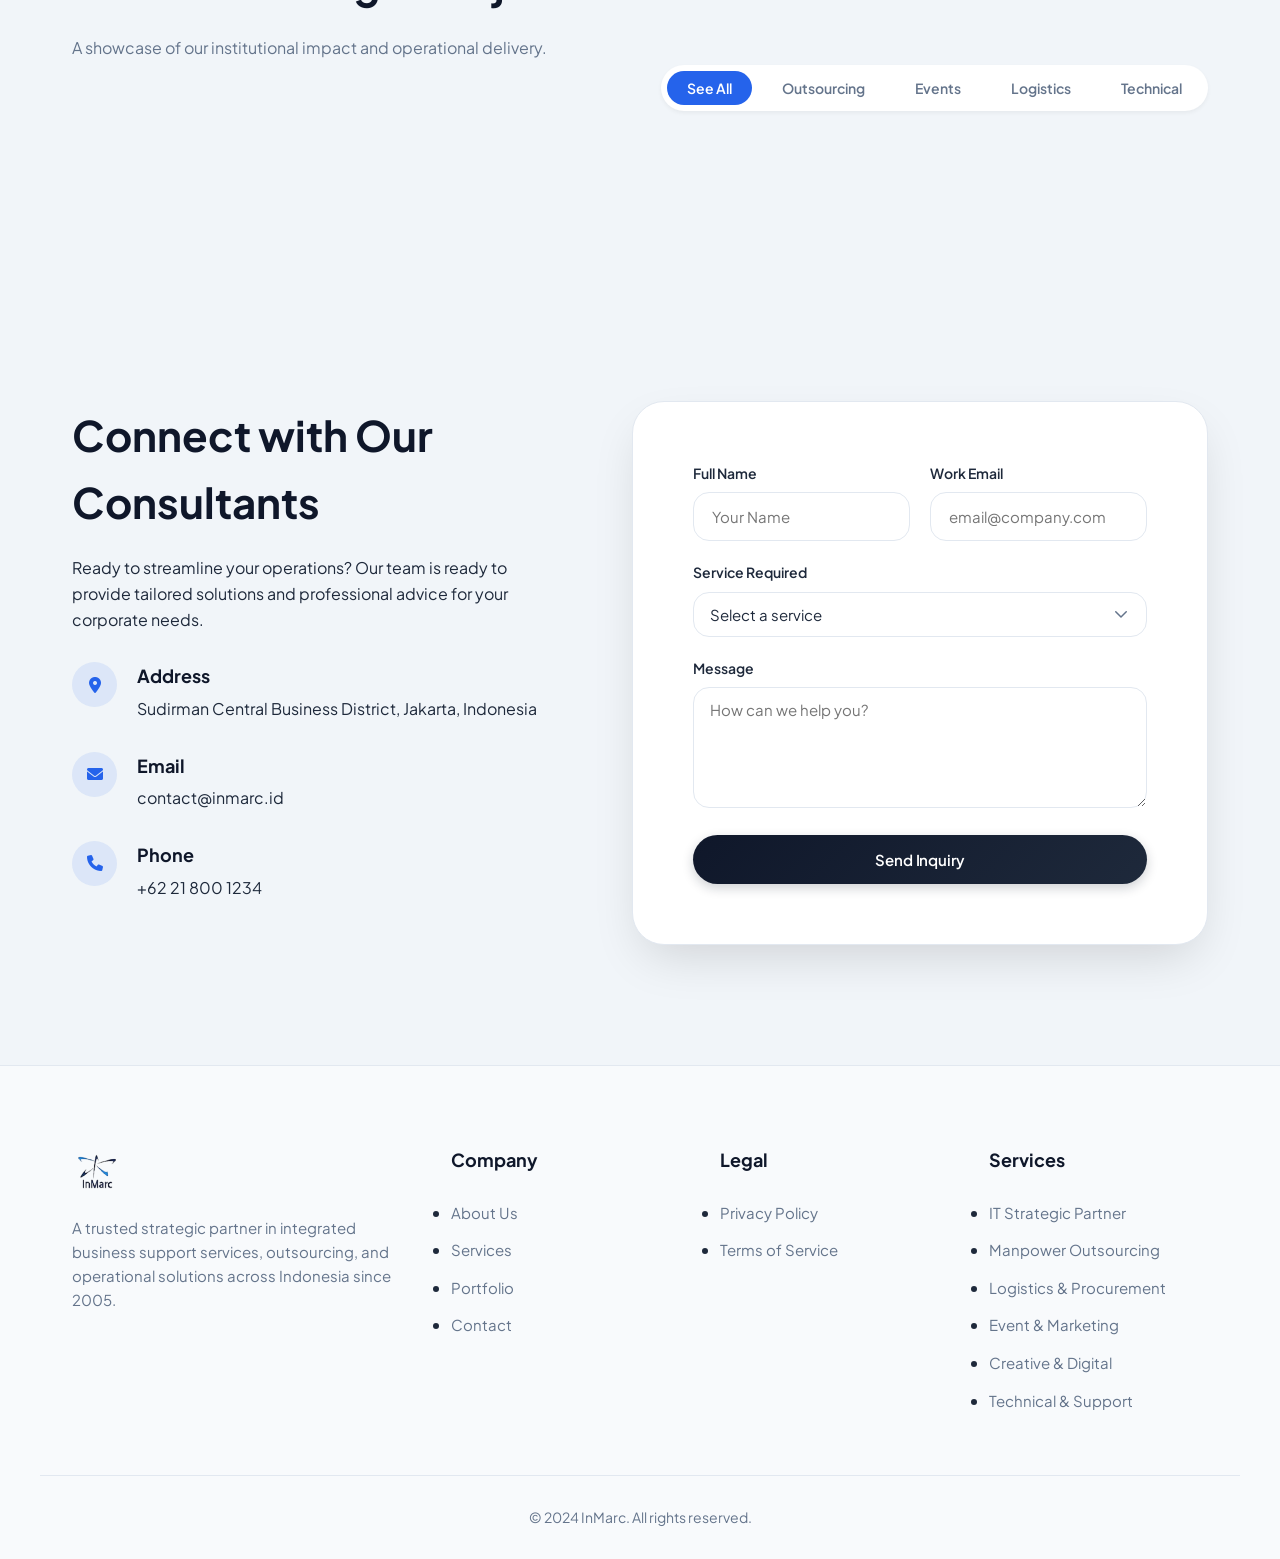
==== commit f73ec4a2: "Initial Modern InMarc Website" ====
--- a/index.html
+++ b/index.html
@@ -1,20 +1,25 @@
 <!DOCTYPE html>
 <html lang="en">
+
 <head>
     <meta charset="UTF-8">
     <meta name="viewport" content="width=device-width, initial-scale=1.0">
-    <title>InMarc Indonesia | Precision & Strategic Growth</title>
-    <meta name="description" content="InMarc Indonesia provides world-class security solutions, printer rentals, and professional outsourcing services.">
+    <title>InMarc Indonesia | Trusted Business Solutions & Corporate Services</title>
+    <meta name="description"
+        content="InMarc Indonesia provides integrated business support services, outsourcing, payroll management, and operational solutions across Indonesia since 2005.">
     <link rel="stylesheet" href="css/variables.css">
     <link rel="stylesheet" href="css/public.css">
     <!-- Font Awesome for icons -->
     <link rel="stylesheet" href="https://cdnjs.cloudflare.com/ajax/libs/font-awesome/6.0.0/css/all.min.css">
 </head>
+
 <body>
     <!-- Navigation -->
     <nav class="navbar">
         <div class="container nav-container">
-            <a href="/" class="logo">InMarc <span>Indonesia</span></a>
+            <a href="/" class="logo">
+                <img src="assets/logos/inmarc_logo.png" alt="InMarc Indonesia">
+            </a>
             <ul class="nav-links">
                 <li><a href="#about">About Us</a></li>
                 <li><a href="#services">Services</a></li>
@@ -32,12 +37,13 @@
     <header class="hero">
         <div class="container">
             <div class="hero-content">
-                <span class="badge">Trusted Equipment Partner</span>
-                <h1>Precision & <br>Strategic Growth</h1>
-                <p>InMarc Indonesia is a pillar of reliability and excellence in corporate assistance and operational support. We bridge gaps with innovation, dedication, and expertise.</p>
+                <span class="badge">Trusted Strategic Partner</span>
+                <h1>Integrated Business <br>Support Solutions</h1>
+                <p>Since 2005, InMarc has been a trusted partner for global and national companies, delivering reliable
+                    services and end-to-end operational support tailored to your business needs.</p>
                 <div class="hero-btns">
-                    <a href="#portfolio" class="btn btn-primary">Discover Our Impact</a>
-                    <a href="#contact" class="btn btn-outline">Corporate Profile</a>
+                    <a href="#portfolio" class="btn btn-primary">Our Portfolio</a>
+                    <a href="#about" class="btn btn-outline">About InMarc</a>
                 </div>
             </div>
         </div>
@@ -47,13 +53,85 @@
     <!-- Trusted Clients -->
     <section class="clients reveal">
         <div class="container">
-            <p class="section-subtitle">Our Partners</p>
-            <h2 class="section-title">Dipercaya Perusahaan</h2>
-            <div class="client-grid">
-                <div class="client-logo">Dinas Perhubungan</div>
-                <div class="client-logo">ARISTA</div>
-                <div class="client-logo">Karunia Dinamika Sejahtera</div>
-                <div class="client-logo">DTOXPERT</div>
+            <p class="section-subtitle">Our Trusted Partners</p>
+            <h2 class="section-title">Leading Companies We Support</h2>
+            <div class="logo-slider">
+                <div class="logo-track">
+                    <!-- First set of logos -->
+                    <div class="logo-item" data-name="Microsoft">
+                        <img src="assets/logos/microsoft.png" alt="Microsoft">
+                        <div class="logo-popup">Microsoft</div>
+                    </div>
+                    <div class="logo-item" data-name="Intel">
+                        <img src="assets/logos/intel.png" alt="Intel">
+                        <div class="logo-popup">Intel</div>
+                    </div>
+                    <div class="logo-item" data-name="Dell">
+                        <img src="assets/logos/dell.png" alt="Dell">
+                        <div class="logo-popup">Dell</div>
+                    </div>
+                    <div class="logo-item" data-name="HP">
+                        <img src="assets/logos/hp.png" alt="HP">
+                        <div class="logo-popup">HP</div>
+                    </div>
+                    <div class="logo-item" data-name="Canon">
+                        <img src="assets/logos/canon.png" alt="Canon">
+                        <div class="logo-popup">Canon</div>
+                    </div>
+                    <div class="logo-item" data-name="Fujitsu">
+                        <img src="assets/logos/fujitsu.png" alt="Fujitsu">
+                        <div class="logo-popup">Fujitsu</div>
+                    </div>
+                    <div class="logo-item" data-name="Fuji Xerox">
+                        <img src="assets/logos/fuji_xerox.png" alt="Fuji Xerox">
+                        <div class="logo-popup">Fuji Xerox</div>
+                    </div>
+                    <div class="logo-item" data-name="Metrodata">
+                        <img src="assets/logos/metrodata.png" alt="Metrodata">
+                        <div class="logo-popup">Metrodata</div>
+                    </div>
+                    <div class="logo-item" data-name="Astrindo">
+                        <img src="assets/logos/astrindo.png" alt="Astrindo">
+                        <div class="logo-popup">Astrindo</div>
+                    </div>
+                    <!-- Duplicate for seamless scroll -->
+                    <div class="logo-item" data-name="Microsoft">
+                        <img src="assets/logos/microsoft.png" alt="Microsoft">
+                        <div class="logo-popup">Microsoft</div>
+                    </div>
+                    <div class="logo-item" data-name="Intel">
+                        <img src="assets/logos/intel.png" alt="Intel">
+                        <div class="logo-popup">Intel</div>
+                    </div>
+                    <div class="logo-item" data-name="Dell">
+                        <img src="assets/logos/dell.png" alt="Dell">
+                        <div class="logo-popup">Dell</div>
+                    </div>
+                    <div class="logo-item" data-name="HP">
+                        <img src="assets/logos/hp.png" alt="HP">
+                        <div class="logo-popup">HP</div>
+                    </div>
+                    <div class="logo-item" data-name="Canon">
+                        <img src="assets/logos/canon.png" alt="Canon">
+                        <div class="logo-popup">Canon</div>
+                    </div>
+                    <div class="logo-item" data-name="Fujitsu">
+                        <img src="assets/logos/fujitsu.png" alt="Fujitsu">
+                        <div class="logo-popup">Fujitsu</div>
+                    </div>
+                    <div class="logo-item" data-name="Fuji Xerox">
+                        <img src="assets/logos/fuji_xerox.png" alt="Fuji Xerox">
+                        <div class="logo-popup">Fuji Xerox</div>
+                    </div>
+                    <div class="logo-item" data-name="Metrodata">
+                        <img src="assets/logos/metrodata.png" alt="Metrodata">
+                        <div class="logo-popup">Metrodata</div>
+                    </div>
+                    <div class="logo-item" data-name="Astrindo">
+                        <img src="assets/logos/astrindo.png" alt="Astrindo">
+                        <div class="logo-popup">Astrindo</div>
+                    </div>
+                </div>
             </div>
         </div>
     </section>
@@ -63,31 +141,61 @@
         <div class="container about-container">
             <div class="about-stats">
                 <div class="stat-card">
-                    <span class="stat-num">15+</span>
+                    <span class="stat-num">19+</span>
                     <span class="stat-label">Years Experience</span>
                 </div>
                 <div class="stat-card navy">
-                    <span class="stat-num">200+</span>
-                    <span class="stat-label">Corporate Clients</span>
+                    <span class="stat-num">100+</span>
+                    <span class="stat-label">Corporate Projects</span>
                 </div>
                 <div class="stat-card">
-                    <span class="stat-num">500+</span>
-                    <span class="stat-label">Active Projects</span>
+                    <span class="stat-num">Nationwide</span>
+                    <span class="stat-label">Service Reach</span>
                 </div>
                 <div class="stat-card">
-                    <span class="stat-num">98%</span>
-                    <span class="stat-label">Client Retention</span>
+                    <span class="stat-num">ISO</span>
+                    <span class="stat-label">Standards</span>
                 </div>
             </div>
             <div class="about-text">
-                <p class="section-subtitle">Beyond Service</p>
-                <h2 class="section-title">Reliability Built on Experience</h2>
-                <p>InMarc Indonesia has established itself as a cornerstone for corporate assistance and operational support. We bridge the gap between complex infrastructure needs and seamless business continuity.</p>
-                <ul class="check-list">
-                    <li><i class="fas fa-check-circle"></i> ISO Certified Processes</li>
-                    <li><i class="fas fa-check-circle"></i> Dedicated Project Managers</li>
-                    <li><i class="fas fa-check-circle"></i> 24/7 Technical Support</li>
-                </ul>
+                <p class="section-subtitle">About Us</p>
+                <h2 class="section-title">Reliable Business Solutions Since 2005</h2>
+                <div class="about-paragraphs">
+                    <p>Founded in 2005, InMarc is a trusted business solutions and corporate services company with
+                        extensive experience in handling large-scale projects across Indonesia. We successfully
+                        collaborate with leading global and national companies, delivering professional manpower and
+                        end-to-end operational support.</p>
+                    <div class="expertise-highlights">
+                        <div class="exp-item"><i class="fas fa-users"></i> <span>Outsourcing</span></div>
+                        <div class="exp-item"><i class="fas fa-file-invoice-dollar"></i> <span>Payroll Management</span>
+                        </div>
+                        <div class="exp-item"><i class="fas fa-truck"></i> <span>Logistics</span></div>
+                        <div class="exp-item"><i class="fas fa-shopping-cart"></i> <span>Procurement</span></div>
+                        <div class="exp-item"><i class="fas fa-calendar-check"></i> <span>Events</span></div>
+                        <div class="exp-item"><i class="fas fa-tools"></i> <span>Technical Support</span></div>
+                    </div>
+                </div>
+
+                <div class="vision-mission">
+                    <div class="vm-item">
+                        <h3>Vision</h3>
+                        <p>To become Indonesia’s trusted strategic partner in integrated business support services,
+                            outsourcing, and operational solutions.</p>
+                    </div>
+                    <div class="vm-item">
+                        <h3>Mission</h3>
+                        <ul class="check-list">
+                            <li><i class="fas fa-check-circle"></i> Deliver reliable and professional business support
+                                services.</li>
+                            <li><i class="fas fa-check-circle"></i> Build long-term partnerships with corporate and
+                                enterprise clients.</li>
+                            <li><i class="fas fa-check-circle"></i> Provide innovative operational solutions that
+                                improve efficiency and productivity.</li>
+                            <li><i class="fas fa-check-circle"></i> Maintain high standards of quality, integrity, and
+                                customer satisfaction.</li>
+                        </ul>
+                    </div>
+                </div>
             </div>
         </div>
     </section>
@@ -96,46 +204,103 @@
     <section id="services" class="services reveal">
         <div class="container">
             <div class="text-center">
-                <p class="section-subtitle">Our Expertise</p>
-                <h2 class="section-title">Our Core Competencies</h2>
-                <p class="section-desc">Practical solutions for industrial, institutional and operations delivery.</p>
+                <p class="section-subtitle">Our Services</p>
+                <h2 class="section-title">End-to-End Operational Support</h2>
+                <p class="section-desc">Tailored solutions for companies seeking efficiency, professionalism, and
+                    scalable operations.</p>
             </div>
             <div class="service-grid">
                 <div class="service-card">
-                    <div class="service-icon"><i class="fas fa-shield-alt"></i></div>
-                    <h3>Gate Access Solutions</h3>
-                    <p>Advanced security infrastructure for automated room access, RFID technology, and biometric verification tailored for Grade-A office buildings.</p>
-                    <a href="#contact" class="learn-more">Learn More <i class="fas fa-arrow-right"></i></a>
-                </div>
-                <div class="service-card">
-                    <div class="service-icon"><i class="fas fa-print"></i></div>
-                    <h3>Printer Rental Services</h3>
-                    <p>Scalable managed print services featuring enterprise-grade hardware, automated supply replenishment, and on-site maintenance.</p>
-                    <a href="#contact" class="learn-more">Learn More <i class="fas fa-arrow-right"></i></a>
-                </div>
-                <div class="service-card">
-                    <div class="service-icon"><i class="fas fa-users-cog"></i></div>
-                    <h3>Outsourcing Solutions</h3>
-                    <p>Strategic personnel outsourcing and facility management services allowing you to focus on your core operations while we handle the details.</p>
-                    <a href="#contact" class="learn-more">Learn More <i class="fas fa-arrow-right"></i></a>
-                </div>
-            </div>
-        </div>
-    </section>
-
-    <!-- Strategic Projects (Portfolio) -->
+                    <div class="service-icon"><i class="fas fa-users"></i></div>
+                    <h3>Outsourcing & Payroll Services</h3>
+                    <p>Professional manpower outsourcing, payroll management, and workforce support.</p>
+                </div>
+                <div class="service-card">
+                    <div class="service-icon"><i class="fas fa-calendar-alt"></i></div>
+                    <h3>Corporate Event Management</h3>
+                    <p>Handling corporate events, sales awards, product launches, exhibitions, and seasonal events.</p>
+                </div>
+                <div class="service-card">
+                    <div class="service-icon"><i class="fas fa-shopping-cart"></i></div>
+                    <h3>Office Supply Procurement</h3>
+                    <p>Procurement and distribution of office supplies and operational business needs.</p>
+                </div>
+                <div class="service-card">
+                    <div class="service-icon"><i class="fas fa-car"></i></div>
+                    <h3>Car Rental & Transportation</h3>
+                    <p>Corporate vehicle rental and transportation support services.</p>
+                </div>
+                <div class="service-card">
+                    <div class="service-icon"><i class="fas fa-truck-loading"></i></div>
+                    <h3>Logistics & Operational Support</h3>
+                    <p>Project logistics handling, delivery coordination, and operational support services.</p>
+                </div>
+                <div class="service-card">
+                    <div class="service-icon"><i class="fas fa-tools"></i></div>
+                    <h3>Technical Service Center</h3>
+                    <p>Authorized Fuji Xerox service center operations under PT Multi Fortuna Gemilang.</p>
+                </div>
+            </div>
+        </div>
+    </section>
+
+    <!-- Portfolio Highlights Section -->
+    <section class="highlights reveal">
+        <div class="container">
+            <div class="highlights-container">
+                <div class="highlights-text">
+                    <p class="section-subtitle">Our Track Record</p>
+                    <h2 class="section-title">Portfolio Highlights</h2>
+                    <ul class="highlight-list">
+                        <li>
+                            <i class="fas fa-star"></i>
+                            <p>Successfully handled hundreds of marketing and corporate event projects across multiple
+                                industries.</p>
+                        </li>
+                        <li>
+                            <i class="fas fa-star"></i>
+                            <p>Managed sales award programs, product launches, seasonal campaigns, and enterprise events
+                                for multinational companies.</p>
+                        </li>
+                        <li>
+                            <i class="fas fa-star"></i>
+                            <p>Delivered outsourcing and operational support services for leading technology and
+                                corporate clients.</p>
+                        </li>
+                        <li>
+                            <i class="fas fa-star"></i>
+                            <p>Operated as Fuji Xerox Service Centre under PT Multi Fortuna Gemilang with experienced
+                                technical support personnel.</p>
+                        </li>
+                        <li>
+                            <i class="fas fa-star"></i>
+                            <p>Supported logistics, manpower, and operational execution for enterprise-level projects
+                                and campaigns nationwide.</p>
+                        </li>
+                    </ul>
+                </div>
+                <div class="highlights-image">
+                    <img src="https://images.unsplash.com/photo-1552664730-d307ca884978?auto=format&fit=crop&q=80&w=800"
+                        alt="Team Collaboration">
+                </div>
+            </div>
+        </div>
+    </section>
+
+    <!-- Strategic Projects (Portfolio Grid) -->
     <section id="portfolio" class="portfolio reveal">
         <div class="container">
             <div class="portfolio-header">
                 <div>
-                    <h2 class="section-title">Strategic Projects</h2>
+                    <h2 class="section-title">Recent Strategic Projects</h2>
                     <p class="section-desc">A showcase of our institutional impact and operational delivery.</p>
                 </div>
                 <div class="portfolio-filters" id="portfolio-filters">
                     <button class="filter-btn active" data-filter="all">See All</button>
-                    <button class="filter-btn" data-filter="Office">Office</button>
-                    <button class="filter-btn" data-filter="Retail">Retail</button>
-                    <button class="filter-btn" data-filter="Industrial">Industrial</button>
+                    <button class="filter-btn" data-filter="Outsourcing">Outsourcing</button>
+                    <button class="filter-btn" data-filter="Events">Events</button>
+                    <button class="filter-btn" data-filter="Logistics">Logistics</button>
+                    <button class="filter-btn" data-filter="Technical">Technical</button>
                 </div>
             </div>
             <div class="portfolio-grid" id="portfolio-grid">
@@ -149,7 +314,8 @@
         <div class="container contact-container">
             <div class="contact-info">
                 <h2 class="section-title">Connect with Our Consultants</h2>
-                <p>Ready to streamline your operations? Our team is ready to provide tailored solutions and professional advice for your corporate needs.</p>
+                <p>Ready to streamline your operations? Our team is ready to provide tailored solutions and professional
+                    advice for your corporate needs.</p>
                 <div class="info-item">
                     <div class="icon"><i class="fas fa-map-marker-alt"></i></div>
                     <div>
@@ -188,9 +354,12 @@
                         <label>Service Required</label>
                         <select name="serviceRequired" required>
                             <option value="">Select a service</option>
-                            <option value="Gate Access">Gate Access Solutions</option>
-                            <option value="Printer Rental">Printer Rental Services</option>
-                            <option value="Outsourcing">Outsourcing Solutions</option>
+                            <option value="IT Strategic Partner">IT Strategic Partner & Solution</option>
+                            <option value="Manpower Outsourcing">Manpower Outsourcing & Payroll</option>
+                            <option value="Logistics Procurement">Logistics, Procurement & Support</option>
+                            <option value="Event Marketing">Event & Marketing Operation</option>
+                            <option value="Creative Digital">Creative Design & Digital Marketing</option>
+                            <option value="Technical Support">Technical Support & General Services</option>
                         </select>
                     </div>
                     <div class="form-group">
@@ -208,8 +377,11 @@
     <footer class="footer">
         <div class="container footer-content">
             <div class="footer-brand">
-                <a href="/" class="logo">InMarc <span>Indonesia</span></a>
-                <p>Providing world-class security solutions, printer rentals, and professional outsourcing services across Indonesia since 2024.</p>
+                <a href="/" class="logo">
+                    <img src="assets/logos/inmarc_logo.png" alt="InMarc Indonesia">
+                </a>
+                <p>A trusted strategic partner in integrated business support services, outsourcing, and operational
+                    solutions across Indonesia since 2005.</p>
             </div>
             <div class="footer-links">
                 <h4>Company</h4>
@@ -230,17 +402,21 @@
             <div class="footer-links">
                 <h4>Services</h4>
                 <ul>
-                    <li><a href="#">Gate Access</a></li>
-                    <li><a href="#">Printer Rental</a></li>
-                    <li><a href="#">Outsourcing</a></li>
+                    <li><a href="#services">IT Strategic Partner</a></li>
+                    <li><a href="#services">Manpower Outsourcing</a></li>
+                    <li><a href="#services">Logistics & Procurement</a></li>
+                    <li><a href="#services">Event & Marketing</a></li>
+                    <li><a href="#services">Creative & Digital</a></li>
+                    <li><a href="#services">Technical & Support</a></li>
                 </ul>
             </div>
         </div>
         <div class="container footer-bottom">
-            <p>&copy; 2024 InMarc Indonesia. All rights reserved.</p>
+            <p>&copy; 2024 InMarc. All rights reserved.</p>
         </div>
     </footer>
 
     <script type="module" src="js/public.js"></script>
 </body>
-</html>
+
+</html>
--- a/css/variables.css
+++ b/css/variables.css
@@ -1,4 +1,4 @@
-@import url('https://fonts.googleapis.com/css2?family=DM+Sans:ital,opsz,wght@0,9..40,100..1000;1,9..40,100..1000&family=Playfair+Display:ital,wght@0,400..900;1,400..900&display=swap');
+@import url('https://fonts.googleapis.com/css2?family=Plus+Jakarta+Sans:ital,wght@0,200..800;1,200..800&display=swap');
 
 :root {
     /* Refined Color Palette */
@@ -19,8 +19,8 @@
     --grad-blue: linear-gradient(135deg, #2563EB 0%, #3B82F6 100%);
 
     /* Typography */
-    --font-main: 'DM Sans', sans-serif;
-    --font-heading: 'Playfair Display', serif;
+    --font-main: 'Plus Jakarta Sans', sans-serif;
+    --font-heading: 'Plus Jakarta Sans', sans-serif;
 
     /* Spacing & Effects */
     --section-padding: 120px 0;
--- a/css/public.css
+++ b/css/public.css
@@ -1,3 +1,14 @@
+* {
+    margin: 0;
+    padding: 0;
+    box-sizing: border-box;
+}
+
+html, body {
+    overflow-x: hidden;
+    width: 100%;
+}
+
 /* Navigation */
 .navbar {
     position: fixed;
@@ -22,21 +33,22 @@
 }
 
 .logo {
-    font-size: 24px;
-    font-weight: 800;
-    font-family: var(--font-heading);
-    color: var(--primary-navy);
-}
-
-.logo span {
-    font-weight: 300;
-    color: var(--primary-blue);
+    display: flex;
+    align-items: center;
+}
+
+.logo img {
+    height: 60px;
+    width: auto;
 }
 
 .nav-links {
     display: flex;
     gap: 30px;
     align-items: center;
+    list-style: none;
+    margin: 0;
+    padding: 0;
 }
 
 .nav-links a {
@@ -54,15 +66,21 @@
     font-size: 14px;
 }
 
+.mobile-menu-btn {
+    display: none;
+    cursor: pointer;
+    font-size: 24px;
+    color: var(--primary-navy);
+}
+
 /* Hero Section */
 .hero {
-    height: 90vh;
-    min-height: 600px;
+    min-height: 100vh;
     background: url('https://images.unsplash.com/photo-1497366216548-37526070297c?auto=format&fit=crop&q=80&w=1920') no-repeat center center/cover;
     display: flex;
     align-items: center;
     position: relative;
-    padding-top: 80px;
+    padding: 150px 0 100px;
     color: white;
 }
 
@@ -89,13 +107,13 @@
     display: inline-block;
     background: var(--grad-blue);
     color: white;
-    padding: 8px 20px;
+    padding: 10px 24px;
     border-radius: 100px;
-    font-size: 12px;
+    font-size: 13px;
     font-weight: 700;
     text-transform: uppercase;
-    letter-spacing: 1.5px;
-    margin-bottom: 24px;
+    letter-spacing: 2px;
+    margin-bottom: 30px;
     box-shadow: 0 4px 15px rgba(37, 99, 235, 0.3);
 }
 
@@ -171,40 +189,128 @@
     text-align: center;
 }
 
-.client-grid {
-    display: flex;
+/* Clients Logo Slider */
+.logo-slider {
+    overflow: hidden;
+    padding: 40px 0;
+    position: relative;
+    width: 100%;
+}
+
+.logo-slider::before,
+.logo-slider::after {
+    content: "";
+    height: 100%;
+    position: absolute;
+    width: 200px;
+    z-index: 2;
+    pointer-events: none;
+}
+
+@media (max-width: 768px) {
+    .logo-slider::before,
+    .logo-slider::after {
+        width: 50px;
+    }
+}
+
+.logo-slider::before {
+    left: 0;
+    background: linear-gradient(to right, white 0%, transparent 100%);
+}
+
+.logo-slider::after {
+    right: 0;
+    background: linear-gradient(to left, white 0%, transparent 100%);
+}
+
+.logo-track {
+    display: flex;
+    width: calc(300px * 18);
+    animation: scroll 30s linear infinite;
+    gap: 0;
+    align-items: center;
+}
+
+.logo-track:hover {
+    animation-play-state: paused;
+}
+
+@keyframes scroll {
+    0% { transform: translateX(0); }
+    100% { transform: translateX(calc(-300px * 9)); }
+}
+
+.logo-item {
+    width: 300px;
+    height: 150px;
+    display: flex;
+    align-items: center;
     justify-content: center;
-    flex-wrap: wrap;
-    align-items: center;
-    gap: 60px;
-    margin-top: 60px;
-}
-
-.client-logo {
-    font-weight: 800;
-    font-size: 22px;
-    color: var(--primary-navy);
-    letter-spacing: -1px;
-    opacity: 0.4;
+    position: relative;
     transition: var(--transition);
     cursor: pointer;
 }
 
-.client-logo:hover {
+.logo-item img {
+    max-width: 220px;
+    max-height: 90px;
+    filter: grayscale(100%);
+    opacity: 0.5;
+    transition: var(--transition);
+}
+
+.logo-item:hover img {
+    filter: grayscale(0%);
     opacity: 1;
-    transform: scale(1.1);
-    color: var(--primary-blue);
+    transform: scale(1.15);
+}
+
+.logo-popup {
+    position: absolute;
+    bottom: -30px;
+    left: 50%;
+    transform: translateX(-50%) translateY(10px);
+    background: var(--primary-navy);
+    color: white;
+    padding: 8px 16px;
+    border-radius: 8px;
+    font-size: 12px;
+    font-weight: 600;
+    white-space: nowrap;
+    opacity: 0;
+    visibility: hidden;
+    transition: var(--transition);
+    box-shadow: var(--shadow-md);
+    z-index: 10;
+}
+
+.logo-item:hover .logo-popup {
+    opacity: 1;
+    visibility: visible;
+    transform: translateX(-50%) translateY(0);
+}
+
+.logo-popup::after {
+    content: "";
+    position: absolute;
+    top: -5px;
+    left: 50%;
+    transform: translateX(-50%);
+    border-left: 6px solid transparent;
+    border-right: 6px solid transparent;
+    border-bottom: 6px solid var(--primary-navy);
 }
 
 /* About */
 .about-container {
-    display: grid;
-    grid-template-columns: 1fr 1fr;
-    gap: 80px;
-    align-items: center;
+    display: flex;
+    align-items: center;
+    gap: 60px;
 }
 
 .about-stats {
+    flex: 1;
     display: grid;
     grid-template-columns: 1fr 1fr;
     gap: 20px;
@@ -262,6 +368,25 @@
     font-size: 18px;
 }
 
+.vision-mission {
+    margin-top: 40px;
+    display: grid;
+    gap: 30px;
+}
+
+.vm-item h3 {
+    font-size: 20px;
+    margin-bottom: 15px;
+    color: var(--primary-blue);
+    border-left: 4px solid var(--primary-blue);
+    padding-left: 15px;
+}
+
+.vm-item p {
+    color: var(--text-dark);
+    font-weight: 500;
+}
+
 /* Services */
 .services {
     background: white;
@@ -269,7 +394,7 @@
 
 .service-grid {
     display: grid;
-    grid-template-columns: repeat(3, 1fr);
+    grid-template-columns: repeat(auto-fit, minmax(350px, 1fr));
     gap: 30px;
 }
 
@@ -317,6 +442,55 @@
     align-items: center;
     gap: 8px;
     font-size: 14px;
+}
+
+/* Portfolio Highlights */
+.highlights {
+    background: white;
+}
+
+.highlights-container {
+    display: flex;
+    align-items: center;
+    gap: 80px;
+}
+
+.highlights-text {
+    flex: 1;
+}
+
+.highlights-image {
+    flex: 1;
+}
+
+.highlights-image img {
+    width: 100%;
+    border-radius: var(--border-radius);
+    box-shadow: var(--shadow-lg);
+}
+
+.highlight-list {
+    list-style: none;
+    margin-top: 30px;
+}
+
+.highlight-list li {
+    display: flex;
+    gap: 20px;
+    margin-bottom: 25px;
+    align-items: flex-start;
+}
+
+.highlight-list i {
+    color: var(--primary-blue);
+    font-size: 18px;
+    margin-top: 4px;
+}
+
+.highlight-list p {
+    color: var(--text-muted);
+    line-height: 1.6;
+    font-size: 16px;
 }
 
 /* Portfolio */
@@ -383,12 +557,13 @@
     bottom: 0;
     left: 0;
     width: 100%;
-    padding: 50px;
-    background: linear-gradient(to top, rgba(15, 23, 42, 0.95) 0%, rgba(15, 23, 42, 0.4) 50%, transparent 100%);
+    height: 100%;
+    background: linear-gradient(to top, rgba(10, 15, 30, 0.98) 0%, rgba(10, 15, 30, 0.6) 40%, transparent 100%);
+    padding: 40px;
     color: white;
-    transform: translateY(10px);
-    opacity: 1;
-    transition: var(--transition);
+    transform: translateY(15px);
+    opacity: 0;
+    transition: all 0.5s cubic-bezier(0.23, 1, 0.32, 1);
     display: flex;
     flex-direction: column;
     justify-content: flex-end;
@@ -405,26 +580,43 @@
 }
 
 .project-card:hover .project-overlay {
+    opacity: 1;
     transform: translateY(0);
 }
 
 .project-cat {
-    font-size: 13px;
+    font-size: 11px;
     text-transform: uppercase;
-    font-weight: 700;
+    font-weight: 800;
     letter-spacing: 2px;
     margin-bottom: 12px;
-    display: block;
-    color: var(--accent-blue);
-    text-shadow: 0 2px 4px rgba(0,0,0,0.3);
+    display: inline-block;
+    color: #38BDF8;
+    background: rgba(56, 189, 248, 0.1);
+    padding: 6px 12px;
+    border-radius: 4px;
+    width: fit-content;
 }
 
 .project-title {
-    font-size: 32px;
+    font-size: 28px;
     font-family: var(--font-heading);
     margin-bottom: 10px;
     line-height: 1.2;
-    text-shadow: 0 2px 10px rgba(0,0,0,0.5);
+    color: white;
+    font-weight: 700;
+}
+
+.project-desc-mini {
+    font-size: 14px;
+    margin-bottom: 20px;
+    opacity: 0.8;
+    line-height: 1.6;
+    display: -webkit-box;
+    -webkit-line-clamp: 2;
+    -webkit-box-orient: vertical;
+    overflow: hidden;
+    color: #F1F5F9;
 }
 
 .project-client {
@@ -474,6 +666,61 @@
 
 .form-group {
     margin-bottom: 20px;
+}
+
+.about-text {
+    flex: 1.2;
+}
+
+.expertise-highlights {
+    display: grid;
+    grid-template-columns: repeat(auto-fit, minmax(140px, 1fr));
+    gap: 12px;
+    margin-top: 25px;
+}
+
+.exp-item {
+    background: #F1F5F9;
+    padding: 12px 16px;
+    border-radius: 12px;
+    display: flex;
+    align-items: center;
+    gap: 10px;
+    font-size: 14px;
+    font-weight: 600;
+    color: var(--primary-navy);
+    transition: var(--transition);
+}
+
+.exp-item i {
+    color: var(--primary-blue);
+    font-size: 16px;
+}
+
+.exp-item:hover {
+    background: white;
+    box-shadow: var(--shadow-sm);
+    transform: translateY(-2px);
+}
+
+.about-paragraphs {
+    margin-bottom: 30px;
+}
+
+.about-paragraphs p {
+    margin-bottom: 15px;
+    color: var(--text-muted);
+    font-size: 16px;
+    line-height: 1.7;
+}
+
+.vision-mission {
+    display: grid;
+    grid-template-columns: 1fr 1fr;
+    gap: 30px;
+    margin-top: 30px;
+    padding-top: 30px;
+    border-top: 1px solid var(--border-color);
 }
 
 .form-row {
@@ -539,6 +786,11 @@
     margin-bottom: 50px;
 }
 
+.footer-brand .logo img {
+    height: 50px;
+    width: auto;
+}
+
 .footer-brand p {
     margin-top: 20px;
     color: var(--text-muted);
@@ -571,11 +823,20 @@
     font-size: 14px;
 }
 
-/* Mobile Responsive */
 @media (max-width: 992px) {
-    .about-container, .contact-container, .footer-content {
-        grid-template-columns: 1fr;
+    .container {
+        padding: 0 24px;
+    }
+
+    .about-container, .contact-container, .highlights-container {
+        display: flex;
+        flex-direction: column;
         gap: 50px;
+    }
+
+    .footer-content {
+        grid-template-columns: 1fr 1fr;
+        gap: 40px;
     }
     
     .hero h1 {
@@ -583,24 +844,122 @@
     }
     
     .service-grid {
-        grid-template-columns: 1fr 1fr;
-    }
-    
-    .portfolio-grid {
+        grid-template-columns: repeat(auto-fit, minmax(280px, 1fr));
+    }
+
+    .mobile-menu-btn {
+        display: block;
+        z-index: 1001;
+    }
+
+    .nav-links {
+        position: fixed;
+        top: 0;
+        right: -100%;
+        width: 300px;
+        height: 100vh;
+        background: white;
+        flex-direction: column;
+        justify-content: center;
+        align-items: center;
+        gap: 20px;
+        transition: var(--transition);
+        box-shadow: -10px 0 30px rgba(0,0,0,0.1);
+        z-index: 1000;
+        padding: 60px 40px;
+    }
+
+    .nav-links.active {
+        right: 0;
+    }
+
+    .nav-links li {
+        width: 100%;
+    }
+
+    .nav-links a {
+        font-size: 16px;
+        font-weight: 600;
+        display: block;
+        padding: 12px 0;
+        border-bottom: 1px solid var(--border-color);
+        color: var(--text-dark);
+    }
+
+    .contact-form-wrapper {
+        padding: 40px 30px;
+    }
+}
+
+@media (max-width: 768px) {
+    section {
+        padding: 60px 0;
+    }
+
+    .hero h1 {
+        font-size: 36px;
+    }
+
+    .section-title {
+        font-size: 32px;
+    }
+
+    .about-stats {
         grid-template-columns: 1fr;
     }
-}
-
-@media (max-width: 768px) {
-    .nav-links {
-        display: none;
-    }
-    
-    .service-grid {
+
+    .portfolio-filters {
+        flex-direction: column;
+        width: 100%;
+        border-radius: 16px;
+        padding: 10px;
+        background: white;
+    }
+
+    .filter-btn {
+        width: 100%;
+        text-align: center;
+        padding: 12px;
+        border-radius: 12px;
+    }
+
+    .vision-mission {
         grid-template-columns: 1fr;
     }
-    
-    .form-row {
+
+    .footer-content {
         grid-template-columns: 1fr;
     }
-}
+
+    .project-overlay {
+        padding: 30px;
+    }
+
+    .project-title {
+        font-size: 24px;
+    }
+
+    .contact-form-wrapper {
+        padding: 30px 20px;
+        border-radius: 20px;
+    }
+}
+
+@media (max-width: 480px) {
+    .hero h1 {
+        font-size: 32px;
+    }
+
+    .stat-card {
+        padding: 30px 20px;
+    }
+
+    .stat-card h3 {
+        font-size: 28px;
+    }
+}
+
+/* Body lock when menu is open */
+body.menu-open {
+    overflow: hidden;
+}
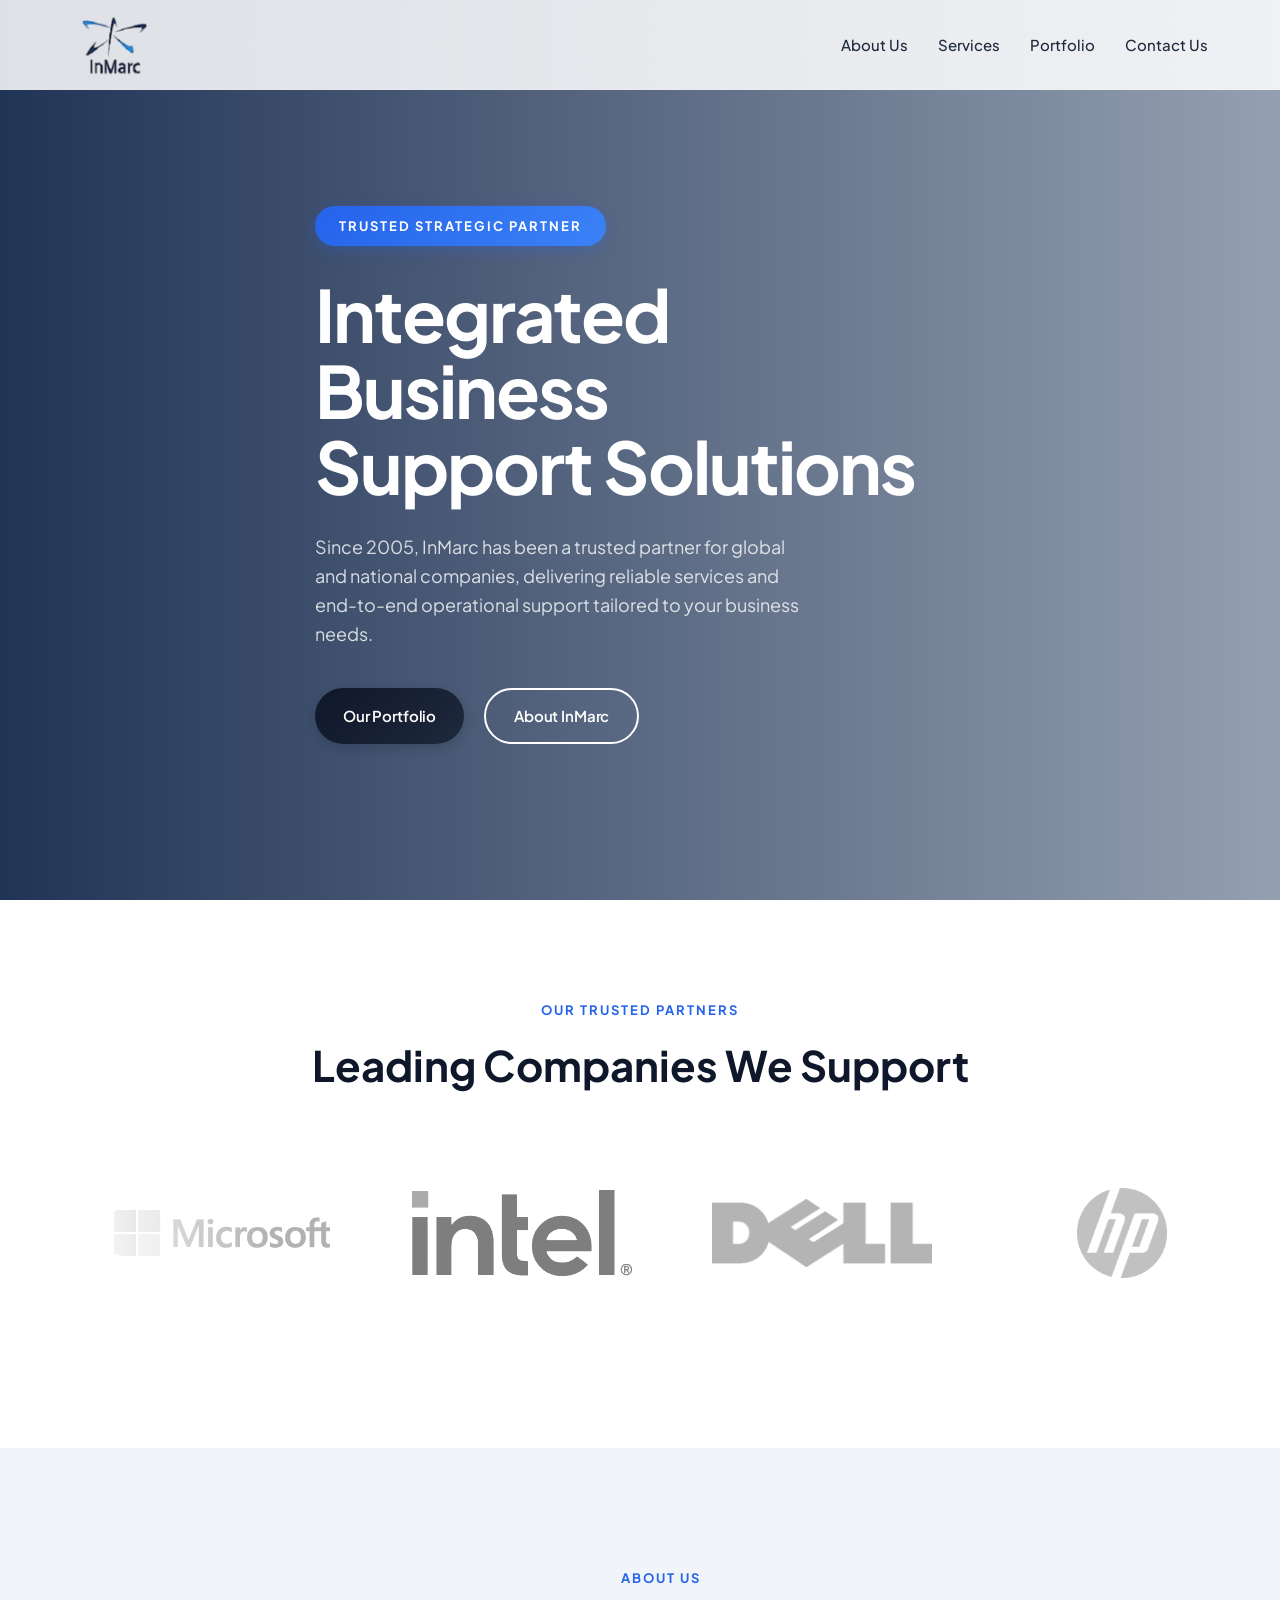
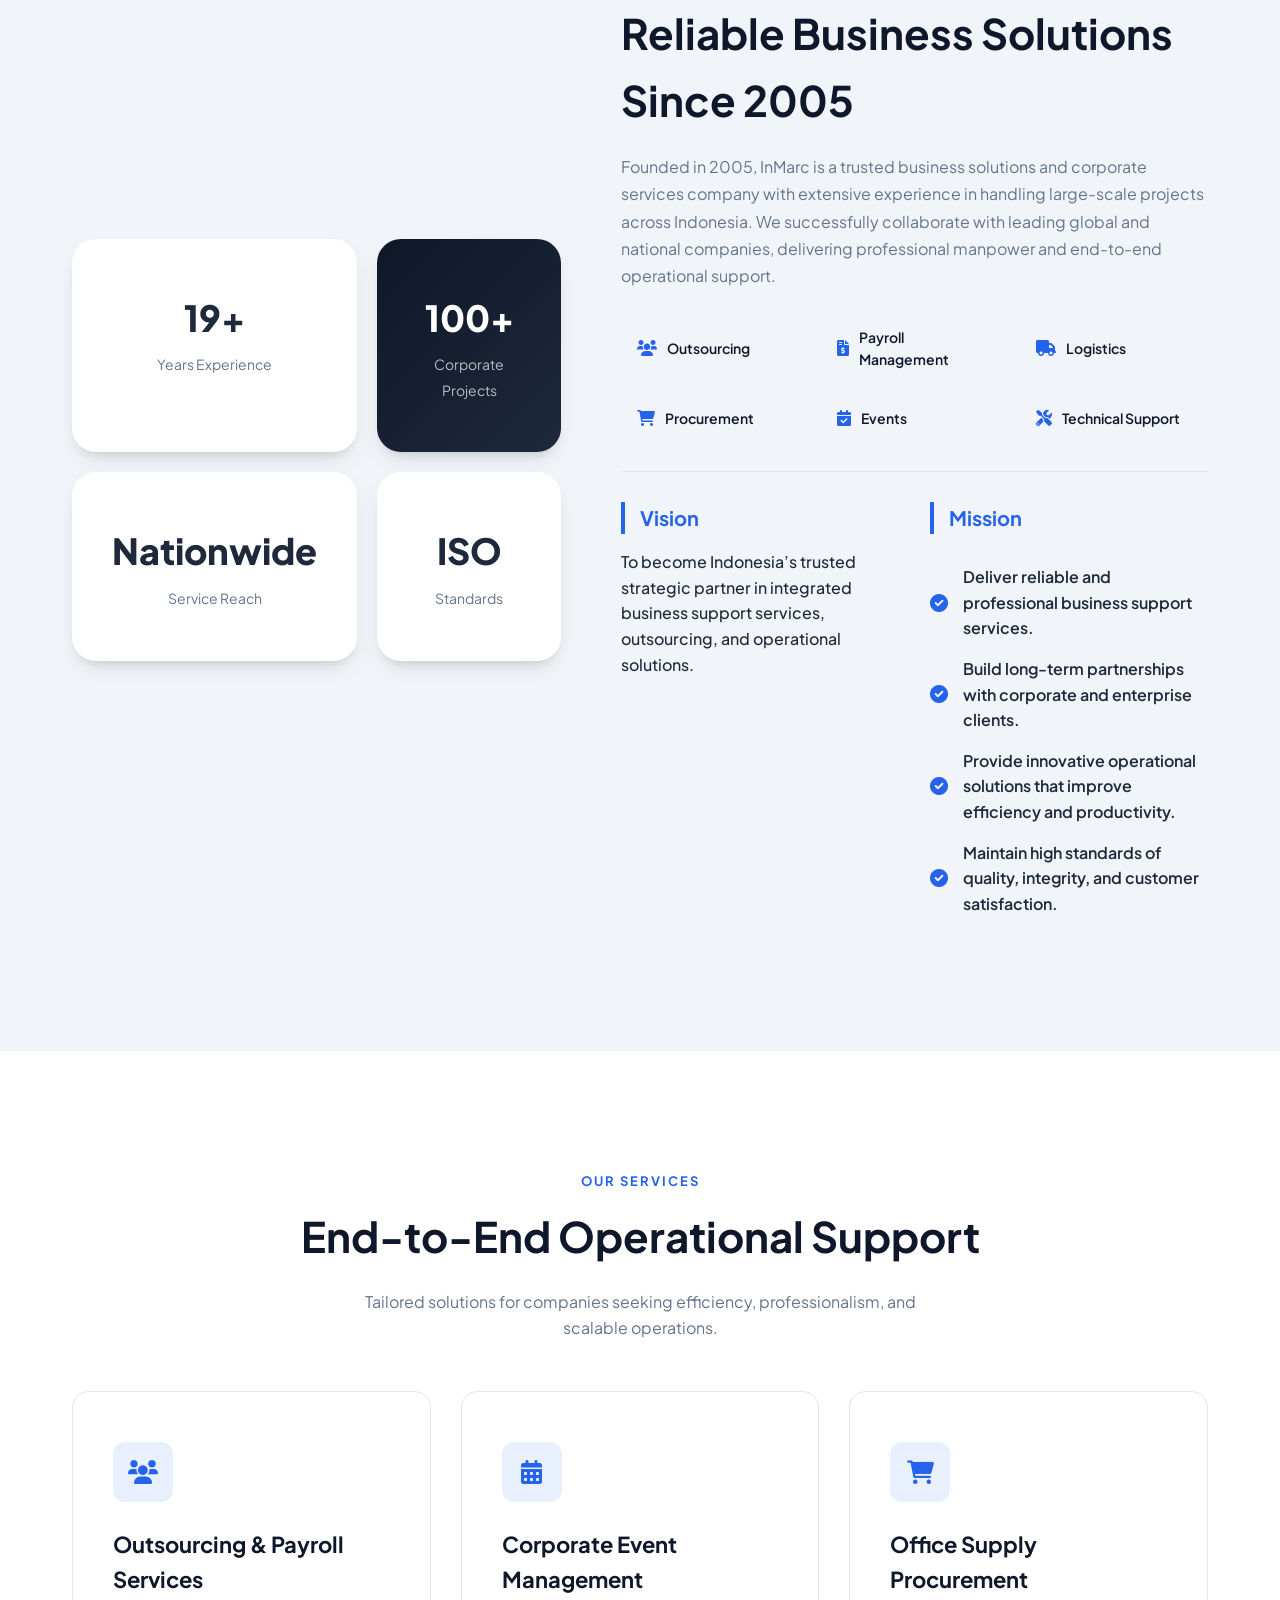
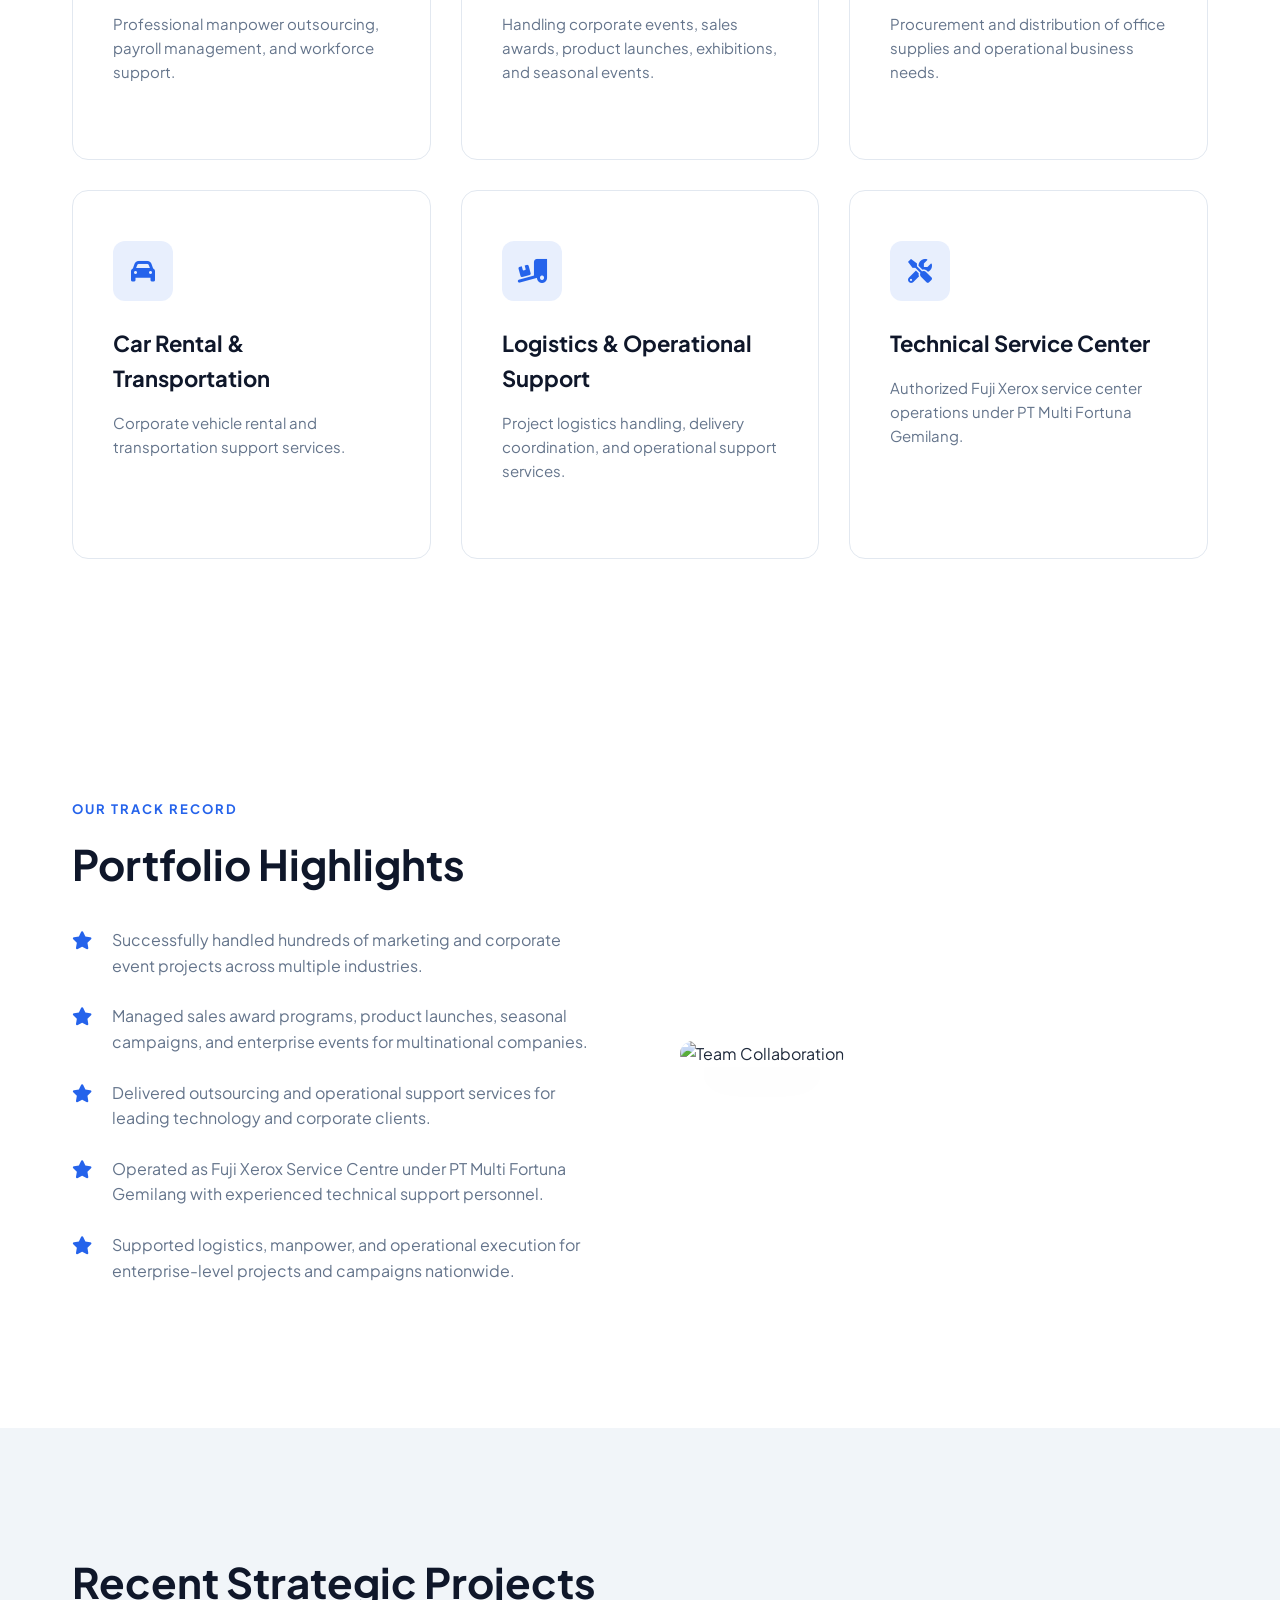
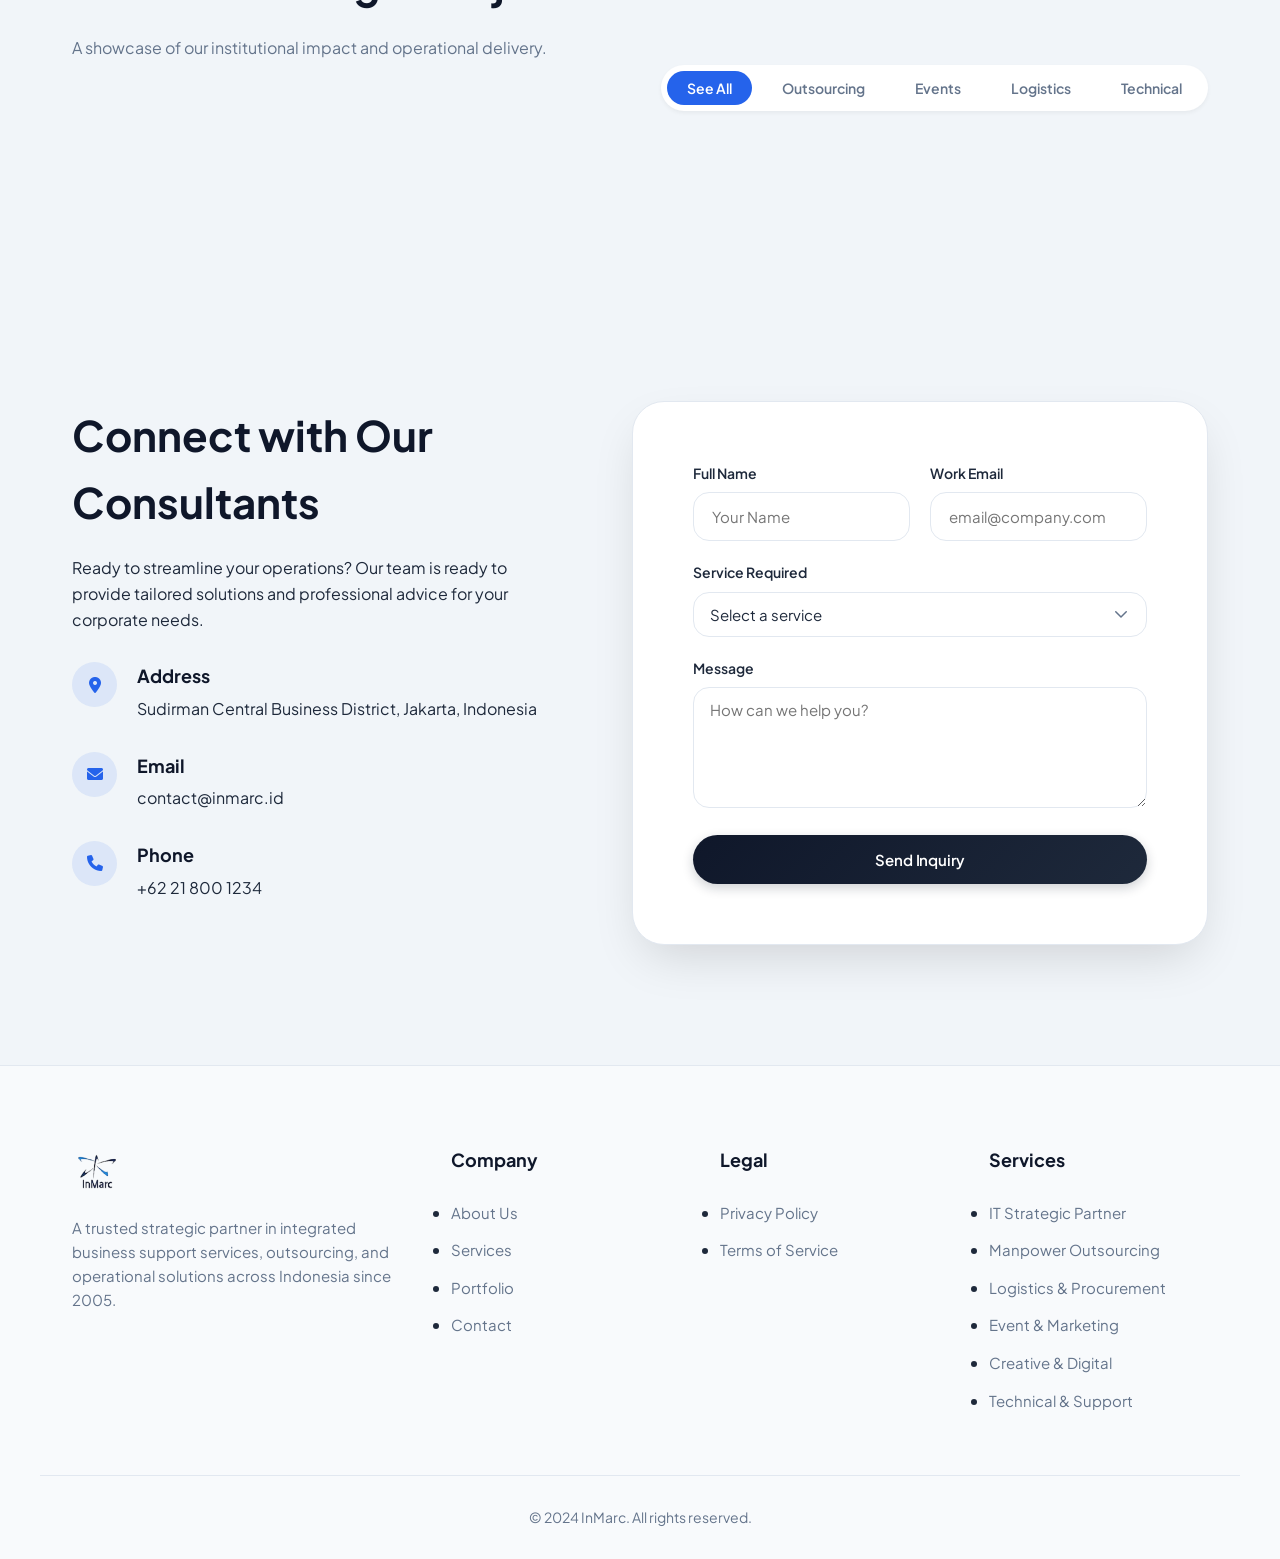
==== commit 6bfb777a: "gas" ====
--- a/index.html
+++ b/index.html
@@ -25,7 +25,7 @@
                 <li><a href="#services">Services</a></li>
                 <li><a href="#portfolio">Portfolio</a></li>
                 <li><a href="#contact">Contact Us</a></li>
-                <li><a href="admin/login.html" class="btn btn-primary btn-sm">Get a Quote</a></li>
+            
             </ul>
             <div class="mobile-menu-btn">
                 <i class="fas fa-bars"></i>
--- a/css/public.css
+++ b/css/public.css
@@ -38,8 +38,9 @@
 }
 
 .logo img {
-    height: 60px;
+    height: 85px;
     width: auto;
+    transition: var(--transition);
 }
 
 .nav-links {
@@ -227,13 +228,14 @@
 .logo-track {
     display: flex;
     width: calc(300px * 18);
-    animation: scroll 30s linear infinite;
+    animation: scroll 30s linear infinite !important;
     gap: 0;
     align-items: center;
-}
-
-.logo-track:hover {
-    animation-play-state: paused;
+    pointer-events: none; /* Prevents click/touch from interrupting the flow */
+}
+
+.logo-item {
+    pointer-events: auto; /* Allows links inside if needed, but track keeps moving */
 }
 
 @keyframes scroll {
@@ -579,9 +581,15 @@
     opacity: 0.6;
 }
 
-.project-card:hover .project-overlay {
+.project-card:hover .project-overlay,
+.project-card.active-mobile .project-overlay {
     opacity: 1;
     transform: translateY(0);
+}
+
+.project-card.active-mobile .project-img {
+    transform: scale(1.1);
+    opacity: 0.6;
 }
 
 .project-cat {
